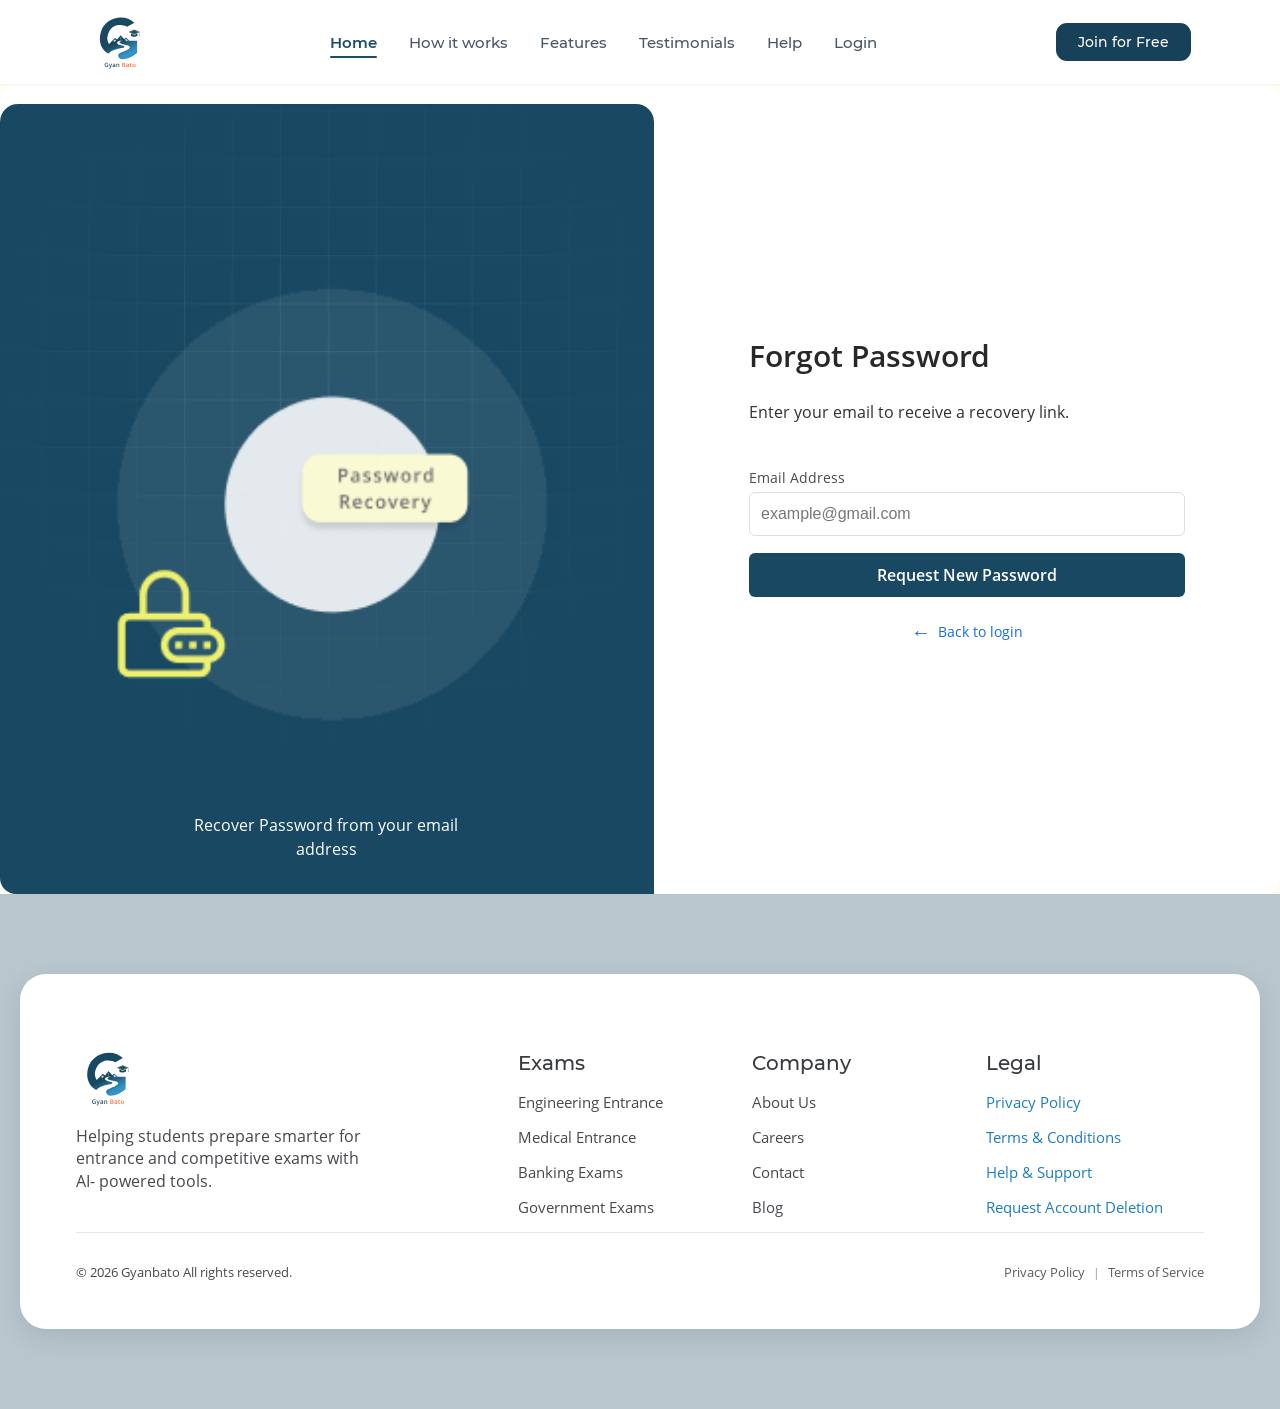
==== auth/ForgotPassoword.html @ 154d1d12 "added account assets, auth and legal pages" ====
<!DOCTYPE html>
<html lang="en">

<head>
    <meta charset="UTF-8" />
    <meta name="viewport" content="width=device-width, initial-scale=1.0" />
    <title>Login</title>
    <link rel="stylesheet" href="/auth/account.css">
    <link rel="stylesheet" href="/style.css">
    <link rel="stylesheet" href="/style2.css?v=6">
    <link rel="stylesheet" href="https://cdnjs.cloudflare.com/ajax/libs/font-awesome/6.5.2/css/all.min.css" />


</head>

<body>
    <!-- Navbar -->
    <header class="navbar">
        <div class="nav-container">

            <!-- Logo Section -->
            <a href="/#" class="logo">
                <img src="/assets/nav_footer/gyan_logo.svg" alt="GyanBato Logo" class="logo-icon">
                <!-- <div class="logo-text">
                    <span class="brand-name">Gyan</span>
                    <span class="brand-sub">Bato</span>
                </div> -->
            </a>

            <!-- Navigation Links -->
            <nav class="nav-menu" id="nav-menu">
                <ul class="nav-list">
                    <li><a href="../#" class="nav-link active font-montserrat-500">Home</a></li>
                    <li><a href="../index.html#process" class="nav-link font-montserrat-500">How it works</a></li>
                    <li><a href="../index.html#features" class="nav-link font-montserrat-500">Features</a></li>
                    <li><a href="../index.html#testimonials" class="nav-link font-montserrat-500">Testimonials</a></li>
                    <li><a href="../index.html#faq" class="nav-link font-montserrat-500">Help</a></li>
                    <li><a href="./Login.html" class="nav-link font-montserrat-500">Login</a></li>
                </ul>
                <div class="mobile-cta">
                    <a href="#" class="btn-join font-montserrat-500">Join for Free</a>
                </div>
            </nav>

            <!-- CTA Button (Desktop) -->
            <div class="desktop-cta">
                <a href="#" class="btn-join font-montserrat-500">Join for Free</a>
            </div>

            <!-- Hamburger Menu Toggle Icon -->
            <div class="hamburger" id="hamburger">
                <span class="bar"></span>
                <span class="bar"></span>
                <span class="bar"></span>
            </div>

        </div>
    </header>


<section class="login-section">
    <div class="login-container">

        <!-- ================= LEFT SIDE ================= -->
        <div class="left-side">

            <img src="/assets/account/forgot_pass.png"
                 class="l-side-logo"
                 alt="Password Recovery" />

            <img src="/assets/account/fences.png"
                 class="fence"
                 alt="" />

            <p class="left-side-text font-opensans-400">
                Recover Password from your email address
            </p>

        </div>


        <!-- ================= RIGHT SIDE ================= -->
        <div class="right-side">

            <form class="login-form">

                <h1 class="font-opensans-600">
                    Forgot Password
                </h1>

                <p class="subtitle font-opensans-400">
                    Enter your email to receive a recovery link.
                </p>


                <!-- Email -->
                <div class="form-group font-opensans-400" style="margin-bottom: 0;">

                    <label for="email">
                        Email Address
                    </label>

                    <div class="input-wrapper">

                        <input
                            type="email"
                            id="email"
                            name="email"
                            placeholder="example@gmail.com"
                            autocomplete="email"
                            required
                        />

                    </div>

                </div>


                <!-- Request New Password -->
                <button
                    type="submit"
                    class="login-button font-opensans-600">
                    Request New Password
                </button>


                <!-- Back to Login -->
                <a
                    href="./Login.html"
                    class="back-to-login font-opensans-400">

                    <span class="back-arrow">←</span>
                    <span>Back to login</span>

                </a>

            </form>

        </div>

    </div>
</section>



    <!-- Footer -->
    <footer class="footer-section">

        <div class="footer-container">

            <!-- Main Footer -->
            <div class="footer-main">

                <!-- Brand -->
                <div class="footer-brand">

                    <a href="#" class="footer-logo">
                        <img src="/assets/nav_footer/gyan_logo.svg" alt="Gyanbato" class="footer-logo-image" />
                    </a>


                    <p class="footer-description font-opensans-400">
                        Helping students prepare smarter for
                        entrance and competitive exams with AI-
                        powered tools.
                    </p>

                </div>


                <!-- Exams -->
                <div class="footer-column">

                    <h3 class="footer-heading font-montserrat-400">
                        Exams
                    </h3>

                    <ul class="footer-links font-opensans-400">
                        <li>
                            <a href="#">Engineering Entrance</a>
                        </li>

                        <li>
                            <a href="#">Medical Entrance</a>
                        </li>

                        <li>
                            <a href="#">Banking Exams</a>
                        </li>

                        <li>
                            <a href="#">Government Exams</a>
                        </li>
                    </ul>

                </div>


                <!-- Company -->
                <div class="footer-column">

                    <h3 class="footer-heading font-montserrat-400">
                        Company
                    </h3>

                    <ul class="footer-links font-opensans-400">
                        <li>
                            <a href="#">About Us</a>
                        </li>

                        <li>
                            <a href="#">Careers</a>
                        </li>

                        <li>
                            <a href="/#cta">Contact</a>
                        </li>

                        <li>
                            <a href="#">Blog</a>
                        </li>
                    </ul>

                </div>


                <!-- Legal -->
                <div class="footer-column">

                    <h3 class="footer-heading font-montserrat-400">
                        Legal
                    </h3>

                    <ul class="footer-links footer-legal-links font-opensans-400">
                        <li>
                            <a href="/legal/Privacy.html">Privacy Policy</a>
                        </li>

                        <li>
                            <a href="/legal/Terms.html">Terms &amp; Conditions</a>
                        </li>

                        <li>
                            <a href="/legal/HelpSupport.html">Help &amp; Support</a>
                        </li>

                        <li>
                            <a href="/legal/DeleteAccount.html">Request Account Deletion</a>
                        </li>
                    </ul>

                </div>

            </div>


            <!-- Divider -->
            <div class="footer-divider"></div>


            <!-- Bottom Footer -->
            <div class="footer-bottom">

                <p class="footer-copyright font-opensans-400">
                    © 2026 Gyanbato All rights reserved.
                </p>

                <div class="footer-bottom-links">

                    <a href="/Privacy.html">
                        Privacy Policy
                    </a>

                    <span class="footer-separator">
                        |
                    </span>

                    <a href="/Terms.html">
                        Terms of Service
                    </a>

                </div>

            </div>

        </div>

    </footer>

        <script>
        function togglePassword() {
            const password = document.getElementById("password");
            const icon = document.getElementById("password-icon");

            if (password.type === "password") {
                password.type = "text";
                icon.classList.remove("fa-eye-slash");
                icon.classList.add("fa-eye");
            } else {
                password.type = "password";
                icon.classList.remove("fa-eye");
                icon.classList.add("fa-eye-slash");
            }
        }
    </script>

</body>

</html>
---- auth/account.css ----
* {
            box-sizing: border-box;
            margin: 0;
            padding: 0;
        }

        body {
            min-height: 100vh;
            margin: 0;
            background: #f5f5f5;
            font-family: 'Open Sans', sans-serif;
            color: #292929;
        }



        .login-container {
            max-height: 90vh;
            display: flex;
            justify-content: center;
            overflow: hidden;
            background: #fff;
            border-radius: 16px;
            padding: 20px 0;

        }

        /* ---------------- LEFT SIDE ---------------- */

        .left-side {
            background: #194862;
            position: relative;
            overflow: hidden;
            min-width: 654px;
            height: 818px;
            border-radius: 18px;
            display: flex;
            justify-content: center;
            align-items: center;
        }

        .left-side .fence {
            position: absolute;
            bottom: 0;
            left: 0;
            width: 100%;
            height: auto;
            object-fit: cover;
        }

        .left-side .l-side-logo {
            min-width: 354px;
            object-fit: cover;
            height: 453px;
        }

        .left-side-text {
            position: absolute;
            bottom: 61px;
            left: 176px;
            color: #fff;
            font-size: 16px;
            line-height: 24px;
            max-width: 300px;
            text-align: center;
        }

        /* ---------------- RIGHT SIDE ---------------- */

        .right-side {
            width: 50%;
            display: flex;
            justify-content: center;
            align-items: center;
            /* border: 1px solid #D0D5DD */
        }

        .login-form {
            width: 100%;
            max-width: 436px;
            display: flex;
            flex-direction: column;
            gap: 17px;
        }

        .login-form h1 {
            font-size: 30px;
            line-height: 1.25;
            font-weight: 600;
            margin-bottom: 10px;
            color: #282828;
        }

        .subtitle {
            font-size: 16px;
            color: #313131;
            margin-bottom: 28px;
        }

        /* ---------------- FORM ---------------- */

        .form-group {
            margin-bottom: 17px;
        }

        .form-group label {
            display: block;
            font-size: 14px;
            color: #4b4b4b;
            margin-bottom: 5px;
        }

        .input-wrapper {
            position: relative;
        }

        .input-wrapper input {
            width: 100%;
            height: 44px;
            padding: 0 11px;
            border: 1px solid #dcdfe2;
            border-radius: 6px;
            outline: none;
            font-size: 16px;
            color: #333;
            background: #fff;
            transition: border-color 0.2s, box-shadow 0.2s;
        }

        .input-wrapper input::placeholder {
            color: #777;
        }

        .input-wrapper input:focus {
            border-color: #1d526d;
            box-shadow: 0 0 0 2px rgba(29, 82, 109, 0.08);
        }

        .password-input {
            padding-right: 38px !important;
        }

        .password-toggle {
            position: absolute;
            right: 11px;
            top: 50%;
            transform: translateY(-50%);
            border: none;
            background: none;
            cursor: pointer;
            color: #687585;
            font-size: 12px;
            padding: 2px;
        }

        /* ---------------- OPTIONS ---------------- */

        .form-options {
            display: flex;
            align-items: center;
            justify-content: space-between;
            margin-top: 2px;
            margin-bottom: 18px;
        }

        .remember {
            display: flex;
            align-items: center;
            gap: 6px;
            font-size: 14px;
            color: #555;
            cursor: pointer;
        }

        .remember input {
            width: 13px;
            height: 13px;
            accent-color: #1769e8;
            cursor: pointer;
        }

        .forgot-password {
            color: #1769e8;
            text-decoration: none;
            font-size: 14px;
        }

        .forgot-password:hover {
            text-decoration: underline;
        }

        /* ---------------- BUTTONS ---------------- */

        .login-button {
            width: 100%;
            height: 44px;
            border: none;
            border-radius: 6px;
            background: #194862;
            color: white;
            font-size: 16px;
            cursor: pointer;
            transition: background 0.2s;
        }

        .login-button:hover {
            background: #17455c;
        }

        .google-button {
            width: 100%;
            height: 44px;
            margin-top: 15px;
            display: flex;
            align-items: center;
            justify-content: center;
            gap: 10px;
            border: 1px solid #d4d9dd;
            border-radius: 8px;
            background: #fff;
            color: #4d4d4d;
            font-size: 16px;
            cursor: pointer;
            transition: background 0.2s;
        }

        .google-button:hover {
            background: #fafafa;
        }

        .google-icon {
            font-size: 17px;

        }

        /* ---------------- REGISTER ---------------- */

        .register-divider {
            display: flex;
            align-items: center;
            gap: 12px;
            margin: 25px 35px 24px;
            color: #777;
            font-size: 14px;
            white-space: nowrap;
        }

        .register-divider::before,
        .register-divider::after {
            content: "";
            height: 1px;
            background: #e4e4e4;
            flex: 1;
        }

        .register-links {
            display: flex;
            justify-content: center;
            gap: 25px;
        }

        .register-links a {
            display: flex;
            align-items: center;
            gap: 5px;
            color: #164c68;
            font-size: 14px;
            text-decoration: underline;
            text-underline-offset: 2px;
            font-weight: 600;
        }

        .register-links a:hover {
            color: #0e3447;
        }

        .register-links i {
            font-size: 14px;
            text-decoration: none;
        }

        /* ---------------- RESPONSIVE ---------------- */



        @media (max-width: 1150px) {
            .left-side {
                display: none;
            }
        }

        @media (max-width: 800px) {
            .login-container {
                width: 95%;
                min-height: auto;
            }

            .left-side {
                display: none;
            }

            .right-side {
                width: 100%;
                padding: 70px 40px;
            }
        }

        @media (max-width: 450px) {
            .login-container {
                width: 100%;
                min-height: 100vh;
                border: none;
                border-radius: 0;
            }

            .right-side {
                padding: 60px 25px;
            }

            .login-form {
                max-width: 100%;
            }
        }




/* REGISTER STUDENT */

/* ---------------- PASSWORD REQUIREMENTS ---------------- */

.password-requirements {
    display: flex;
    flex-direction: column;
    gap: 7px;
    margin-top: 12px;
}

.password-requirement {
    display: flex;
    align-items: center;
    gap: 7px;
    color: #666;
    font-size: 13px;
    line-height: 18px;
}

.password-requirement i {
    color: #d2d2d2;
    font-size: 15px;
}

/* ---------------- TEACHER REGISTER ROWS ---------------- */

.form-row {
    display: flex;
    gap: 30px;
    width: 100%;
}

.form-row .form-group {
    flex: 1;
    min-width: 0;
}


/* ---------------- SELECT ---------------- */

.input-wrapper select {
    width: 100%;
    height: 44px;
    padding: 0 11px;
    border: 1px solid #dcdfe2;
    border-radius: 6px;
    outline: none;
    font-size: 14px;
    color: #333;
    background: #fff;
    cursor: pointer;
}

.input-wrapper select:focus {
    border-color: #1d526d;
    box-shadow: 0 0 0 2px rgba(29, 82, 109, 0.08);
}

/* ---------------- FORGOT PASSWORD ---------------- */

.back-to-login {
    display: flex;
    align-items: center;
    justify-content: center;
    gap: 7px;

    margin-top: 8px;

    color: #1769e8;
    font-size: 14px;
    text-decoration: none;
}

.back-to-login:hover {
    text-decoration: underline;
}

.back-arrow {
    font-size: 20px;
    line-height: 14px;
    font-weight: 300;
}
---- style.css ----
/* =========================================================
   Montserrat
   ========================================================= */

@font-face {
  font-family: "Montserrat";
  src: url("/fonts/Montserrat-Thin.woff2") format("woff2");
  font-weight: 100;
  font-style: normal;
  font-display: swap;
}

@font-face {
  font-family: "Montserrat";
  src: url("/fonts/Montserrat-ThinItalic.woff2") format("woff2");
  font-weight: 100;
  font-style: italic;
  font-display: swap;
}

@font-face {
  font-family: "Montserrat";
  src: url("/fonts/Montserrat-ExtraLight.woff2") format("woff2");
  font-weight: 200;
  font-style: normal;
  font-display: swap;
}

@font-face {
  font-family: "Montserrat";
  src: url("/fonts/Montserrat-ExtraLightItalic.woff2") format("woff2");
  font-weight: 200;
  font-style: italic;
  font-display: swap;
}

@font-face {
  font-family: "Montserrat";
  src: url("/fonts/Montserrat-Light.woff2") format("woff2");
  font-weight: 300;
  font-style: normal;
  font-display: swap;
}

@font-face {
  font-family: "Montserrat";
  src: url("/fonts/Montserrat-LightItalic.woff2") format("woff2");
  font-weight: 300;
  font-style: italic;
  font-display: swap;
}

@font-face {
  font-family: "Montserrat";
  src: url("/fonts/Montserrat-Regular.woff2") format("woff2");
  font-weight: 400;
  font-style: normal;
  font-display: swap;
}

@font-face {
  font-family: "Montserrat";
  src: url("/fonts/Montserrat-Italic.woff2") format("woff2");
  font-weight: 400;
  font-style: italic;
  font-display: swap;
}

@font-face {
  font-family: "Montserrat";
  src: url("/fonts/Montserrat-Medium.woff2") format("woff2");
  font-weight: 500;
  font-style: normal;
  font-display: swap;
}

@font-face {
  font-family: "Montserrat";
  src: url("/fonts/Montserrat-MediumItalic.woff2") format("woff2");
  font-weight: 500;
  font-style: italic;
  font-display: swap;
}

@font-face {
  font-family: "Montserrat";
  src: url("/fonts/Montserrat-SemiBold.woff2") format("woff2");
  font-weight: 600;
  font-style: normal;
  font-display: swap;
}

@font-face {
  font-family: "Montserrat";
  src: url("/fonts/Montserrat-SemiBoldItalic.woff2") format("woff2");
  font-weight: 600;
  font-style: italic;
  font-display: swap;
}

@font-face {
  font-family: "Montserrat";
  src: url("/fonts/Montserrat-Bold.woff2") format("woff2");
  font-weight: 700;
  font-style: normal;
  font-display: swap;
}

@font-face {
  font-family: "Montserrat";
  src: url("/fonts/Montserrat-BoldItalic.woff2") format("woff2");
  font-weight: 700;
  font-style: italic;
  font-display: swap;
}

@font-face {
  font-family: "Montserrat";
  src: url("/fonts/Montserrat-ExtraBold.woff2") format("woff2");
  font-weight: 800;
  font-style: normal;
  font-display: swap;
}

@font-face {
  font-family: "Montserrat";
  src: url("/fonts/Montserrat-ExtraBoldItalic.woff2") format("woff2");
  font-weight: 800;
  font-style: italic;
  font-display: swap;
}

@font-face {
  font-family: "Montserrat";
  src: url("/fonts/Montserrat-Black.woff2") format("woff2");
  font-weight: 900;
  font-style: normal;
  font-display: swap;
}

@font-face {
  font-family: "Montserrat";
  src: url("/fonts/Montserrat-BlackItalic.woff2") format("woff2");
  font-weight: 900;
  font-style: italic;
  font-display: swap;
}


/* =========================================================
   Open Sans
   ========================================================= */

@font-face {
  font-family: "Open Sans";
  src: url("/fonts/OpenSans-Light.woff2") format("woff2");
  font-weight: 300;
  font-style: normal;
  font-display: swap;
}

@font-face {
  font-family: "Open Sans";
  src: url("/fonts/OpenSans-LightItalic.woff2") format("woff2");
  font-weight: 300;
  font-style: italic;
  font-display: swap;
}

@font-face {
  font-family: "Open Sans";
  src: url("/fonts/OpenSans-Regular.woff2") format("woff2");
  font-weight: 400;
  font-style: normal;
  font-display: swap;
}

@font-face {
  font-family: "Open Sans";
  src: url("/fonts/OpenSans-Italic.woff2") format("woff2");
  font-weight: 400;
  font-style: italic;
  font-display: swap;
}

@font-face {
  font-family: "Open Sans";
  src: url("/fonts/OpenSans-Medium.woff2") format("woff2");
  font-weight: 500;
  font-style: normal;
  font-display: swap;
}

@font-face {
  font-family: "Open Sans";
  src: url("/fonts/OpenSans-SemiBold.woff2") format("woff2");
  font-weight: 600;
  font-style: normal;
  font-display: swap;
}

@font-face {
  font-family: "Open Sans";
  src: url("/fonts/OpenSans-SemiBoldItalic.woff2") format("woff2");
  font-weight: 600;
  font-style: italic;
  font-display: swap;
}

@font-face {
  font-family: "Open Sans";
  src: url("/fonts/OpenSans-Bold.woff2") format("woff2");
  font-weight: 700;
  font-style: normal;
  font-display: swap;
}

@font-face {
  font-family: "Open Sans";
  src: url("/fonts/OpenSans-BoldItalic.woff2") format("woff2");
  font-weight: 700;
  font-style: italic;
  font-display: swap;
}

@font-face {
  font-family: "Open Sans";
  src: url("/fonts/OpenSans-ExtraBold.woff2") format("woff2");
  font-weight: 800;
  font-style: normal;
  font-display: swap;
}

@font-face {
  font-family: "Open Sans";
  src: url("/fonts/OpenSans-ExtraBoldItalic.woff2") format("woff2");
  font-weight: 800;
  font-style: italic;
  font-display: swap;
}

/* =========================================================
   Montserrat - Convenience Classes
   ========================================================= */

.font-montserrat-100 {
  font-family: "Montserrat", sans-serif;
  font-weight: 100;
  font-style: normal;
}

.font-montserrat-100-italic {
  font-family: "Montserrat", sans-serif;
  font-weight: 100;
  font-style: italic;
}

.font-montserrat-200 {
  font-family: "Montserrat", sans-serif;
  font-weight: 200;
  font-style: normal;
}

.font-montserrat-200-italic {
  font-family: "Montserrat", sans-serif;
  font-weight: 200;
  font-style: italic;
}

.font-montserrat-300 {
  font-family: "Montserrat", sans-serif;
  font-weight: 300;
  font-style: normal;
}

.font-montserrat-300-italic {
  font-family: "Montserrat", sans-serif;
  font-weight: 300;
  font-style: italic;
}

.font-montserrat-400 {
  font-family: "Montserrat", sans-serif;
  font-weight: 400;
  font-style: normal;
}

.font-montserrat-400-italic {
  font-family: "Montserrat", sans-serif;
  font-weight: 400;
  font-style: italic;
}

.font-montserrat-500 {
  font-family: "Montserrat", sans-serif;
  font-weight: 500;
  font-style: normal;
}

.font-montserrat-500-italic {
  font-family: "Montserrat", sans-serif;
  font-weight: 500;
  font-style: italic;
}

.font-montserrat-600 {
  font-family: "Montserrat", sans-serif;
  font-weight: 600;
  font-style: normal;
}

.font-montserrat-600-italic {
  font-family: "Montserrat", sans-serif;
  font-weight: 600;
  font-style: italic;
}

.font-montserrat-700 {
  font-family: "Montserrat", sans-serif;
  font-weight: 700;
  font-style: normal;
}

.font-montserrat-700-italic {
  font-family: "Montserrat", sans-serif;
  font-weight: 700;
  font-style: italic;
}

.font-montserrat-800 {
  font-family: "Montserrat", sans-serif;
  font-weight: 800;
  font-style: normal;
}

.font-montserrat-800-italic {
  font-family: "Montserrat", sans-serif;
  font-weight: 800;
  font-style: italic;
}

.font-montserrat-900 {
  font-family: "Montserrat", sans-serif;
  font-weight: 900;
  font-style: normal;
}

.font-montserrat-900-italic {
  font-family: "Montserrat", sans-serif;
  font-weight: 900;
  font-style: italic;
}


/* =========================================================
   Open Sans - Convenience Classes
   ========================================================= */

.font-opensans-300 {
  font-family: "Open Sans", sans-serif;
  font-weight: 300;
  font-style: normal;
}

.font-opensans-300-italic {
  font-family: "Open Sans", sans-serif;
  font-weight: 300;
  font-style: italic;
}

.font-opensans-400 {
  font-family: "Open Sans", sans-serif;
  font-weight: 400;
  font-style: normal;
}

.font-opensans-400-italic {
  font-family: "Open Sans", sans-serif;
  font-weight: 400;
  font-style: italic;
}

.font-opensans-600 {
  font-family: "Open Sans", sans-serif;
  font-weight: 600;
  font-style: normal;
}

.font-opensans-600-italic {
  font-family: "Open Sans", sans-serif;
  font-weight: 600;
  font-style: italic;
}

.font-opensans-700 {
  font-family: "Open Sans", sans-serif;
  font-weight: 700;
  font-style: normal;
}

.font-opensans-700-italic {
  font-family: "Open Sans", sans-serif;
  font-weight: 700;
  font-style: italic;
}

.font-opensans-800 {
  font-family: "Open Sans", sans-serif;
  font-weight: 800;
  font-style: normal;
}

.font-opensans-800-italic {
  font-family: "Open Sans", sans-serif;
  font-weight: 800;
  font-style: italic;
}


/* =========================
   Reset
========================= */

* {
  margin: 0;
  padding: 0;
  box-sizing: border-box;
}

h1 {
  font-family: "Montserrat", sans-serif;
  font-weight: 700;
}

body {
  font-family: "Open Sans", sans-serif;
  font-weight: 400;
}

em {
  font-style: italic;
}

/* =========================================
       HEADER
    ========================================= */

.section-header {
  text-align: center;
  margin-bottom: 48px;
}

.section-title {
  color: #194862;
  font-size: 32px;
  line-height: 1.15;
  font-weight: 700;
  margin-bottom: 20px;
  margin-top: 27px;
}

.section-subtitle {
  max-width: 761px;
  margin: 0 auto;
  color: #313131;
  font-size: 20px;
  line-height: 30px;
  letter-spacing: 1px;
}

.section-label {
  display: inline;
  padding-left: 10px;
  color: #FF6B35;
  font-size: 14px;
  letter-spacing: 2px;
  margin-bottom: 39px;
  border-left: 1px solid #FF6B35;
  font-family: "Open Sans", sans-serif;
  font-weight: 600;
  font-style: normal;
}

/* =========================
   Navbar
========================= */
/* Navbar Styles */
.navbar {
  width: 100%;
  background-color: #ffffff;
  box-shadow: 0 1px 3px rgba(0, 0, 0, 0.05);
  position: sticky;
  top: 0;
  z-index: 1000;
      min-height: 84px;
    display: flex;
}


.nav-container {
  display: flex;
  max-width: 1440px;
  width: 100%;
  margin: 0 auto;
  justify-content: space-around;
}

/* Logo Styling */
.logo {
  display: flex;
  align-items: center;
  text-decoration: none;
  gap: 6px;
}

.logo-text {
  display: flex;
  flex-direction: column;
  line-height: 0.9;
}

.brand-name {
  font-size: 13px;
  font-weight: 700;
  color: #1C4D65;
}

.brand-sub {
  font-size: 11px;
  font-weight: 600;
  color: #E26D3B;
}

/* Nav Menu & Links */
.nav-menu {
  display: flex;
  align-items: center;
}

.nav-list {
  display: flex;
  list-style: none;
  gap: 32px;
  align-items: center;
}

.nav-link {
  text-decoration: none;
  color: #4A5568;
  font-size: 15px;
  font-weight: 500;
  padding-bottom: 6px;
  position: relative;
  transition: color 0.3s ease;
}

.nav-link:hover {
  color: #1C4D65;
}

/* Active Link Underline */
.nav-link.active {
  color: #1C4D65;
  font-weight: 600;
}

.logo img {
  width: 62px;
  height: auto;
}

.nav-link.active::after {
  content: "";
  position: absolute;
  bottom: 0;
  left: 0;
  width: 100%;
  height: 2.5px;
  background-color: #1C4D65;
  border-radius: 2px;
}

/* CTA Button */
.btn-join {
  display: inline-block;
  background-color: #174158;
  color: #ffffff;
  padding: 10px 22px;
  border-radius: 11px;
  text-decoration: none;
  font-size: 14px;
  font-weight: 500;
  transition: background-color 0.3s ease, transform 0.2s ease;
}

.btn-join:hover {
  background-color: #153a4c;
  transform: translateY(-1px);
}

.mobile-cta {
  display: none;
}

/* Animated Hamburger Icon */
.hamburger {
  display: none;
  cursor: pointer;
  flex-direction: column;
  gap: 5px;
  z-index: 1001;
}

.bar {
  width: 25px;
  height: 3px;
  background-color: #1C4D65;
  border-radius: 2px;
  transition: all 0.3s ease-in-out;
}

/* Hamburger Animation Transform when active */
.hamburger.active .bar:nth-child(1) {
  transform: translateY(8px) rotate(45deg);
}

.hamburger.active .bar:nth-child(2) {
  opacity: 0;
}

.hamburger.active .bar:nth-child(3) {
  transform: translateY(-8px) rotate(-45deg);
}

/* Responsive Styles for Mobile */
@media screen and (max-width: 900px) {
  .desktop-cta {
    display: none !important;
  }

  .hamburger {
    display: flex;
    justify-content: center;

  }

  .nav-menu {
    position: fixed;
    top: 0;
    right: -100%;
    width: 280px;
    height: 100vh;
    background-color: #ffffff;
    box-shadow: -5px 0 15px rgba(0, 0, 0, 0.1);
    flex-direction: column;
    justify-content: flex-start;
    padding: 80px 30px 30px;
    transition: right 0.4s cubic-bezier(0.77, 0.2, 0.05, 1);
  }

  .nav-menu.active {
    right: 0;
  }

  .nav-list {
    flex-direction: column;
    align-items: flex-start;
    gap: 24px;
    width: 100%;
  }

  .nav-link {
    font-size: 18px;
    display: inline-block;
  }

  .mobile-cta {
    display: block;
    margin-top: 32px;
    width: 100%;
  }

  .mobile-cta .btn-join {
    width: 100%;
    text-align: center;
  }

  .nav-container {
    justify-content: space-between !important;
    padding: 0 14px;
  }
}

/* =========================================
   PLATFORM FEATURES
========================================= */

.platform-features {
  width: 100%;
  padding: 58px 20px 20px;

  background: #ffffff;
}


.platform-container {
  width: 100%;
  max-width: 1440px;

  margin: 0 auto;
}


/* =========================================
   SECTION HEADING
========================================= */

.platform-heading {
  text-align: center;

  margin-bottom: 47px;
}



/* =========================================
   CARD GRID
========================================= */

.platform-grid {
  grid-template-columns: repeat(auto-fit, minmax(400px, 1fr));
  gap: 16px;
  width: 100%;
  display: grid;
  justify-items: center;
}


/* =========================================
   CARD
========================================= */

.platform-card {
  min-height: 300px;
  max-width: 396px;
  overflow: hidden;

  display: flex;
  flex-direction: column;
  justify-content: center;
  background: #ffffff;

  border: 1px solid #e7e9e9;
  border-radius: 9px;

  transition:
    transform 0.25s ease,
    box-shadow 0.25s ease,
    border-color 0.25s ease;
}


.platform-card:hover {
  transform: translateY(-3px);

  border-color: #d8e0e3;

  box-shadow:
    0 8px 20px rgba(23, 76, 104, 0.08);
}


/* =========================================
   CARD IMAGE / SVG AREA
========================================= */

.platform-card-image {
  display: flex;
  flex-direction: column;
  align-items: center;
  width: 100%;
}

.platform-card-image img {
  min-width: 272px;
  max-width: 272px;
}



/* =========================================
   CARD CONTENT
========================================= */

.platform-card-content {
  padding: 20px;
}


.platform-card-title {
  margin: 0 0 8px;

  color: #194862;

  font-size: 20px;
  font-weight: 600;

  line-height: 64px;
}


.platform-card-description {
  margin: 0;

  color: #313131;

  font-size: 16px;
  font-weight: 400; 
  line-height: 30px;
}


/* =========================================
   INDIVIDUAL SVG SIZING
========================================= */

.platform-practice-svg {
  max-width: 210px;
}

.platform-mock-svg {
  max-width: 220px;
}

.platform-analytics-svg {
  max-width: 235px;
}

.platform-goals-svg {
  max-width: 220px;
}

.platform-notification-svg {
  max-width: 220px;
}

.platform-progress-svg {
  max-width: 220px;
}


/* =========================================
   TABLET
========================================= */


/* =========================================
   MOBILE
========================================= */

@media (max-width: 550px) {

  .platform-features {
    padding: 50px 16px 20px;
  }

  .platform-heading {
    margin-bottom: 35px;
  }

  .platform-title {
    font-size: 22px;
  }

  .platform-subtitle {
    font-size: 20px;
  }


  .platform-grid {
    grid-template-columns: 1fr;

    gap: 15px;
  }

  .platform-card {
    min-height: 230px;
  }

  .platform-card-image {
    height: 130px;
  }

  .platform-card-content {
    padding: 7px 15px 16px;
  }

  .platform-card-title {
    font-size: 13px;
  }

  .platform-card-description {
    font-size: 11px;
  }

}


/* =========================================
   SMALL MOBILE
========================================= */

@media (max-width: 380px) {

  .platform-title {
    font-size: 20px;
  }

  .platform-subtitle {
    font-size: 16px;
  }

  .platform-card {
    min-height: 220px;
  }

}


/* =========================================
   PROCESS SECTION
========================================= */

.process-section {
  width: 100%;
  padding: 48px 24px 100px;
  background: #fffff5;
  color: #174d6d;
  font-family: Arial, Helvetica, sans-serif;
  box-sizing: border-box;
}

.process-section *,
.process-section *::before,
.process-section *::after {
  box-sizing: border-box;
}

.process-container {
  max-width: 1440px;
  margin: 0 auto;
}


/* =========================================
   MAIN CONTENT
========================================= */

.process-content {
  display: grid;
  grid-template-columns: 1fr 2fr;
  gap: 34px;
}


/* =========================================
   STEPS CARD
========================================= */

.process-steps-card {
  min-height: 304px;
  padding: 30px 40px;

  background: #fff;
  border: 1px solid #ecece7;
  border-radius: 8px;

  box-shadow: 0 1px 3px rgba(20, 60, 80, 0.02);
}

.process-steps-title {
  margin: 0 0 26px;

  color: #164d6d;
  font-size: 20px;
  font-weight: 600;
  line-height: 30px;
  letter-spacing: 1px;
}

.process-steps {
  position: relative;

  display: flex;
  flex-direction: column;
  gap: 30px;
}


/* =========================================
   STEP VERTICAL LINE
========================================= */

.process-steps::before {
  content: "";

  position: absolute;
  top: 0;
  bottom: 0;
  left: -2px;

  width: 4px;

  background: #e7ecee;
}


/* =========================================
   STEP BUTTON
========================================= */

.process-step {
  position: relative;

  display: grid;
  grid-template-columns: 29px 48px 1fr;
  align-items: center;

  width: 100%;
  min-height: 42px;

  padding: 0;

  border: 0;
  outline: none;

  background: transparent;
  color: #777;

  text-align: left;
  font-size: 16px;

  cursor: pointer;
}

.process-step:focus-visible {
  outline: 2px solid #0877b3;
  outline-offset: 3px;
  border-radius: 4px;
}


/* =========================================
   STEP NUMBER
========================================= */

.process-step-number {
  position: relative;
  z-index: 2;

  display: flex;
  align-items: center;
  justify-content: center;

  width: 32px;
  height: 32px;

  margin-left: 1px;

  border-radius: 50%;

  background: #777;
  color: #fff;

  font-size: 16px;
  font-weight: 600;

  transition:
    background 0.25s ease,
    transform 0.25s ease;
}

.process-step:hover .process-step-number {
  transform: scale(1.05);
}


/* =========================================
   STEP TEXT
========================================= */

.process-step-text {
  padding-left: 1px;

  color: #777;

  font-weight: 400;

  transition:
    color 0.25s ease,
    font-weight 0.25s ease;
}


/* =========================================
   ACTIVE STEP
========================================= */

.process-step-active::before {
  content: "";

  position: absolute;
  z-index: 3;

  left: -1px;
  top: 0;
  bottom: 0;

  width: 4px;

  background: #194862;
}

.process-step-active .process-step-number {
  background: #005D90;
  transform: scale(1.05);
}

.process-step-active .process-step-text {
  color: #005D90;
  font-weight: 400;
}


/* =========================================
   SWIPER
========================================= */

/*
   IMPORTANT:
   Swiper controls the transform and sizing
   of .swiper-wrapper.

   Do NOT set:
       width: 400%;
       transform: ...
       transition: transform ...

   on .process-track.
*/

.process-carousel {
  position: relative;

  width: 100%;
  min-width: 0;

  overflow: hidden;
}

.process-track {
  height: 100%;
}


/*
   Swiper requires slides to have the
   correct box sizing and width.
*/

.process-slide {
  position: relative;

  display: grid;
  grid-template-columns: minmax(200px, 1fr) 270px;
  align-items: center;

  width: 100%;
  height: 100%;

  padding: 0 8px 0 0;

  flex-shrink: 0;

  overflow: hidden;
}


/* =========================================
   SLIDE CONTENT
========================================= */

.process-slide-info {
  min-width: 0;
  padding-left: 0;
}

.process-slide-label {
  display: inline-flex;
  align-items: center;


  padding: 0 7px;

  border: 1px solid #cbdde5;
  border-radius: 6px;

  background: #eef5f7;
  color: #194862;
  line-height: 26px;

  font-size: 14px;
  font-weight: 600;
  letter-spacing: 1px;
}

.process-slide-title {
  margin: 29px 0 14px;

  color: #154d6c;

  font-size: 20px;
  font-weight: 600;
  line-height: 64px;
}

.process-slide-description {
  margin: 0 0 24px;

  color: #4e4e4e;

  font-size: 16px;
  line-height: 30px;
  letter-spacing: 1px;
}


/* =========================================
   FEATURES
========================================= */

.process-feature {
  display: flex;
  align-items: center;
  gap: 10px;

  margin-bottom: 10px;
}

.process-feature-icon {

  object-fit: contain;
}

.process-feature-icon-blue {
  color: #1679ee;
  background: #eaf3ff;
}

.process-feature-icon-green {
  color: #15905e;
  background: #e9f7ef;
}

.process-feature div {
  display: flex;
  flex-direction: column;

  min-width: 0;
}

/* slide 1 */
.process-feature-point {
  color: #0B1C30;
  margin-bottom: 0px;
  font-size: 16px;
  font-weight: 400;
  line-height: 24px;
}

.process-feature-subpoint {

  color: #777;

  font-size: 12px;
  line-height: 16px;
  font-weight: 400;
}

/* slide 2 */
.process-feature-goal {

  opacity: 1;
  gap: 10px;

 
  display: flex;
  flex-direction: column;
  gap: 12px;
}

.process-feature-goal div{
  background: #FFFFFF;
  border-radius: 9px;
  padding-top: 8px;
  padding-right: 10px;
  padding-bottom: 8px;
  padding-left: 10px;
  width: 227;
  height: 43;
  color: #194862;
  display: flex;
  justify-content: space-between;
}

/* slide 3 */

.process-feature-prog{
  opacity: 1;
  gap: 10px;

  display: flex;
  flex-direction: column;
  gap: 12px;
}

.process-feature-item{
  opacity: 1;

  padding-left: 5px;
  display: flex;
  flex-direction: row;
  gap: 12px;
}

.process-feature-skill-lock{
  color: #707881;
  opacity: 0.4;
}

.process-feature-level-lock{
  color: #313131;
  opacity: 0.4;

}

/* slide 4 */
.process-feature-goal .conquer{
  background: #FFFFFF;
  border-radius: 9px;
  padding-top: 8px;
  padding-right: 10px;
  padding-bottom: 8px;
  padding-left: 10px;
  width: 227;
  height: 43;
  color: #194862;
  display: flex;
  justify-content: flex-start;
  gap:6px;
}

/* =========================================
   ILLUSTRATION
========================================= */

.process-illustration {
  position: relative;
  display: flex;
  justify-content: center;

  height: 100%;

  margin-left: auto;

  border-radius: 10px;

  flex-shrink: 0;
}

.process-illustration img {
  width: 90%;
  height: 90%;
}


/* =========================================
   BROWSER MOCKUP
========================================= */

.process-browser {
  position: relative;

  width: 120px;
  height: 156px;

  overflow: hidden;

  border-radius: 8px;

  background: #fff;

  box-shadow: 0 2px 7px rgba(50, 70, 70, 0.04);
}

.process-browser-bar {
  display: flex;
  align-items: center;
  gap: 4px;

  height: 20px;

  padding-left: 7px;

  border-bottom: 1px solid #eeeeee;
}

.process-browser-bar span {
  width: 4px;
  height: 4px;

  border-radius: 50%;

  background: #dedede;
}


/* =========================================
   SLIDE 1 BROWSER
========================================= */

.process-avatar {
  width: 33px;
  height: 33px;

  margin: 14px auto 13px;

  border-radius: 50%;

  background: #e9edef;
}

.process-input {
  width: 72px;
  height: 8px;

  margin-left: auto;
  margin-right: auto;
  margin-bottom: 8px;

  border: 1px solid #eeeeee;
  border-radius: 2px;

  background: #fff;
}

.process-input::before {
  content: "";

  display: block;

  width: 6px;
  height: 5px;

  margin: 1px 0 0 5px;

  border-radius: 1px;

  background: #f0f0f0;
}

.process-input-one {
  margin-bottom: 9px;
}

.process-input-two {
  margin-bottom: 14px;
}


/* =========================================
   BUTTON MOCKUP
========================================= */

.process-button {
  display: flex;
  align-items: center;
  justify-content: center;

  width: 87px;
  height: 16px;

  margin: 0 auto;

  border-radius: 3px;

  background: #3d82f4;
}

.process-button span {
  width: 38px;
  height: 3px;

  border-radius: 2px;

  background: #fff;
}


/* =========================================
   FLOATING ICONS
========================================= */

.process-floating-icon {
  position: absolute;

  display: flex;
  align-items: center;
  justify-content: center;

  width: 30px;
  height: 30px;

  border: 1px solid #e4e4e4;
  border-radius: 50%;

  background: #fff;

  box-shadow: 0 2px 5px rgba(0, 0, 0, 0.08);

  font-size: 13px;
}

.process-floating-lock {
  top: 48px;
  right: 13px;

  color: #119c68;
}

.process-floating-folder {
  bottom: 55px;
  left: 7px;

  color: #176cff;
}


/* =========================================
   SLIDE 2 — EXAM
========================================= */

.process-exam-card {
  display: flex;
  align-items: center;
  gap: 6px;

  width: 90px;

  margin: 13px auto 9px;
  padding: 6px;

  border: 1px solid #edf0f2;
  border-radius: 5px;

  background: #f8fafb;
}

.process-exam-icon {
  display: flex;
  align-items: center;
  justify-content: center;

  width: 17px;
  height: 17px;

  border-radius: 4px;

  color: #1679ee;
  background: #eaf3ff;

  font-size: 8px;
}

.process-exam-card div {
  display: flex;
  flex-direction: column;
}

.process-exam-card strong {
  color: #444;
  font-size: 6px;
}

.process-exam-card small {
  margin-top: 1px;
  color: #999;
  font-size: 5px;
}

.process-exam-option {
  width: 90px;
  height: 17px;

  margin: 0 auto 6px;

  border: 1px solid #eeeeee;
  border-radius: 3px;

  background: #fff;
}

.process-exam-option:last-of-type {
  border-color: #d7eaff;
  background: #f2f7ff;
}


/* =========================================
   SLIDE 3 — PRACTICE
========================================= */

.process-progress-header {
  display: flex;
  justify-content: space-between;
  align-items: center;

  width: 90px;

  margin: 13px auto 5px;
}

.process-progress-header strong {
  color: #444;
  font-size: 6px;
}

.process-progress-header span {
  color: #1679ee;
  font-size: 6px;
  font-weight: 600;
}

.process-progress {
  width: 90px;
  height: 4px;

  margin: 0 auto 12px;

  overflow: hidden;

  border-radius: 4px;

  background: #edf0f2;
}

.process-progress span {
  display: block;

  width: 72%;
  height: 100%;

  border-radius: inherit;

  background: #3d82f4;
}

.process-question {
  width: 90px;
  height: 22px;

  margin: 0 auto 7px;

  border-radius: 4px;

  background:
    linear-gradient(to bottom,
      #e9edef 0 3px,
      transparent 3px 7px,
      #f0f1f2 7px 10px,
      transparent 10px 14px,
      #f0f1f2 14px 17px);
}

.process-answer {
  width: 90px;
  height: 12px;

  margin: 0 auto 5px;

  border: 1px solid #eeeeee;
  border-radius: 3px;

  background: #fff;
}

.process-answer:first-of-type {
  border-color: #bfe1ff;
  background: #f1f8ff;
}


/* =========================================
   SLIDE 4 — MOCK TEST
========================================= */

.process-test-header {
  display: flex;
  justify-content: space-between;
  align-items: center;

  width: 90px;

  margin: 13px auto 8px;
}

.process-test-header strong {
  color: #444;
  font-size: 7px;
}

.process-test-header span {
  padding: 2px 4px;

  border-radius: 3px;

  color: #d56b26;
  background: #fff3e9;

  font-size: 5px;
}

.process-score {
  display: flex;
  flex-direction: column;
  align-items: center;
  justify-content: center;

  width: 65px;
  height: 45px;

  margin: 0 auto 9px;

  border-radius: 6px;

  background: #eef8f2;
}

.process-score strong {
  color: #15905e;
  font-size: 15px;
  line-height: 1;
}

.process-score small {
  margin-top: 3px;

  color: #777;
  font-size: 5px;
}

.process-score-bars {
  display: flex;
  align-items: flex-end;
  gap: 4px;

  width: 90px;
  height: 32px;

  margin: 0 auto 8px;
}

.process-score-bars span {
  flex: 1;

  border-radius: 2px 2px 0 0;

  background: #dcecff;
}

.process-score-bars span:nth-child(1) {
  height: 45%;
}

.process-score-bars span:nth-child(2) {
  height: 65%;
}

.process-score-bars span:nth-child(3) {
  height: 55%;
  background: #91c5ff;
}

.process-score-bars span:nth-child(4) {
  height: 85%;
  background: #3d82f4;
}


/* =========================================
   RESPONSIVE — TABLET
========================================= */

@media (max-width: 800px) {

  .process-section {
    padding: 45px 20px 70px;
  }

  .process-content {
    grid-template-columns: 1fr;
    gap: 30px;
  }

  .process-steps-card {
    width: 100%;
    min-height: auto;
  }

  /* Horizontal step navigation */
  .process-steps {
    display: grid;
    grid-template-columns: repeat(4, 1fr);
    gap: 4px;
  }

  .process-steps::before {
    top: 9px;
    bottom: auto;
    left: 0;
    right: 0;

    width: 100%;
    height: 2px;
  }

  .process-step {
    display: flex;
    flex-direction: column;
    justify-content: flex-start;
    gap: 8px;

    min-height: 60px;

    text-align: center;
  }

  .process-step-number {
    margin: 0 auto;
  }

  .process-step-text {
    padding: 0;

    font-size: 9px;
  }

  .process-step-icon {
    display: none !important;
  }

  .process-step-active::before {
    top: 0;
    bottom: auto;
    left: 0;

    width: 100%;
    height: 2px;
  }



  .process-slide {
    grid-template-columns: minmax(0, 1fr) 220px;

    padding-right: 0;
  }

  .process-illustration {
    width: 170px;
    height: 230px;
  }
}


/* =========================================
   RESPONSIVE — MOBILE
========================================= */

@media (max-width: 560px) {

  .process-section {
    padding-left: 16px;
    padding-right: 16px;
  }

  .process-steps-card {
    padding: 24px 16px;
  }

  .process-steps-title {
    margin-bottom: 22px;
  }

  .process-slide {
    display: flex;
    flex-direction: column;
    align-items: center;
    justify-content: flex-start;

    height: auto;
    min-height: 250px;

    padding: 10px 0;
  }

  .process-slide-info {
    width: 100%;
  }

  .process-slide-title {
    margin-top: 18px;
  }

  .process-slide-description {
    margin-bottom: 15px;
  }

  .process-illustration {
    display: none;
  }


}


/* =========================================
   VERY SMALL MOBILE
========================================= */

@media (max-width: 380px) {

  .process-step-text {
    font-size: 8px;
  }

  .process-steps-card {
    padding-left: 12px;
    padding-right: 12px;
  }

  .process-slide-title {
    font-size: 12px;
  }


}

/* =========================================
   CTA SECTION
========================================= */

.cta-section {
  position: relative;
  width: 100%;
  overflow: hidden;

  background: #143A4E;
  color: #ffffff;

  padding: 60px 10px;

}

.cta-section *,
.cta-section *::before,
.cta-section *::after {
  box-sizing: border-box;
}

.cta-container {
  position: relative;

  width: min(100%, 1000px);
  min-height: 275px;

  margin: 0 auto;

  display: flex;
  justify-content: center;
}


/* =========================================
   CONTENT
========================================= */

.cta-content {
  position: relative;
  z-index: 2;

  display: flex;
  flex-direction: column;
  align-items: center;

  text-align: center;
}


/* =========================================
   BADGE
========================================= */

.cta-badge {
  display: inline-flex;
  align-items: center;
  gap: 8px;

  height: 24px;
  padding: 0 11px;

  border: 0.5px solid #EDF070;
  border-radius: 999px;

  color: #EDF070;

  font-size: 12px;
  font-weight: 600;
  letter-spacing: 1px;
  line-height: 30px;
}

.cta-badge-dot {
  width: 7px;
  height: 7px;

  flex: 0 0 7px;

  border-radius: 50%;
  background: #EDF070;
}


/* =========================================
   TITLE
========================================= */

.cta-title {
  margin: 22px 0 10px;

  color: #ffffff;

  font-size: 40px;
  font-weight: 600;
  line-height: 54px;
}


/* =========================================
   DESCRIPTION
========================================= */

.cta-description {
  margin: 0;

  color: white;

  font-size: 20px;
  font-weight: 400;
  line-height: 30px;
  letter-spacing: 1px;
}


/* =========================================
   BUTTONS
========================================= */

.cta-actions {
  display: flex;
  align-items: center;
  gap: 16px;

  margin-top: 25px;
}

.cta-button {
  display: inline-flex;
  align-items: center;
  justify-content: center;
  padding: 10px 10px;

  height: 31px;

  padding: 20px 10px;

  border-radius: 5px;

  text-decoration: none;

  font-size: 16px;
  font-weight: 500;

  transition:
    background-color 0.2s ease,
    color 0.2s ease,
    transform 0.2s ease;
}

.cta-button:hover {
  transform: translateY(-1px);
}

.cta-button-primary {
  min-width: 149px;

  gap: 9px;

  background: #e6ee4c;
  color: #102f3d;
}

.cta-button-primary:hover {
  background: #f0f55f;
}

.cta-button-arrow {
  font-size: 17px;
  line-height: 1;
}

.cta-button-secondary {
  min-width: 81px;

  border: 1px solid #8ca0aa;

  background: transparent;
  color: #ffffff;
}

.cta-button-secondary:hover {
  background: rgba(255, 255, 255, 0.08);
}


/* =========================================
   STUDENTS / AVATARS
========================================= */

.cta-students {
  display: flex;
  align-items: center;

  margin-top: 28px;
}

.cta-avatars {
  display: flex;
  align-items: center;

  margin-right: 10px;
}

.cta-avatar {
  position: relative;

  width: 40px;
  height: 40px;

  margin-left: -5px;

  overflow: hidden;

  border: 2px solid #ffffff;
  border-radius: 50%;

  background-color: #ddd;


}

.cta-avatar:first-child {
  margin-left: 0;
}

.cta-avatar-one {

}

.cta-avatar-two {

}

.cta-avatar-three {

}

.cta-student-count {
  color: #ffffff;

  font-size: 16px;
  font-weight: 400;
  letter-spacing: 1px;
  line-height: 30px;
}


/* =========================================
   DECORATIVE ROAD / PATH
========================================= */

.cta-decoration {
  position: absolute;

  left: 50px;
  top: 67px;

  width: 150px;
  height: 180px;

  pointer-events: none;
}

.cta-path {
  position: absolute;

  left: 28px;
  top: 13px;

  width: 105px;
  height: 142px;

  border-top: 1px solid rgba(205, 215, 65, 0.55);
  border-right: 1px solid rgba(205, 215, 65, 0.55);

  border-radius: 0 70% 45% 0;

  transform:
    rotate(-15deg) skewY(-5deg);
}

.cta-path::before {
  content: "";

  position: absolute;

  left: 25px;
  top: 49px;

  width: 50px;
  height: 1px;

  background: rgba(205, 215, 65, 0.55);

  transform: rotate(-25deg);
}

.cta-path::after {
  content: "";

  position: absolute;

  left: 17px;
  top: 91px;

  width: 35px;
  height: 1px;

  background: rgba(205, 215, 65, 0.55);

  transform: rotate(30deg);
}

.cta-graduation-cap {
  position: absolute;

  left: 31px;
  top: -1px;

  color: #879638;

  font-size: 28px;
  line-height: 1;

  transform: rotate(-8deg);
}


/* =========================================
   RESPONSIVE
========================================= */

@media (max-width: 800px) {

  .cta-decoration {
    left: 0;
    opacity: 0.45;
    transform: scale(0.8);
    transform-origin: left top;
  }
}


@media (max-width: 600px) {

  .cta-section {
    padding: 35px 20px 40px;
  }

  .cta-container {
    min-height: auto;
  }

  .cta-decoration {
    display: none;
  }


  .cta-description {
    font-size: 13px;
  }

  .cta-description br {
    display: none;
  }

  .cta-actions {
    margin-top: 22px;
  }

  .cta-students {
    margin-top: 24px;
  }
}


@media (max-width: 380px) {


  .cta-actions {
    gap: 7px;
  }

  .cta-button-primary {
    min-width: 140px;
  }

  .cta-button-secondary {
    min-width: 78px;
  }

  .cta-student-count {
    font-size: 10px;
  }
}






/* =========================================
   EXAM SECTION
========================================= */

.exam-section {
  width: 100%;
  padding: 58px 24px 28px;

  background-color: #fafbf9;
  color: #164d6b;

  font-family: Arial, Helvetica, sans-serif;

  /* subtle grid background */
  background-image:
    linear-gradient(to right,
      rgba(215, 220, 218, 0.28) 1px,
      transparent 1px),
    linear-gradient(to bottom,
      rgba(215, 220, 218, 0.28) 1px,
      transparent 1px);

  background-size: 72px 72px;
}

.exam-section *,
.exam-section *::before,
.exam-section *::after {
  box-sizing: border-box;
}


.exam-container {
  max-width: 1440px;
  width: 100%;
  margin: 0 auto;
}



/* =========================================
   STATISTICS BAR
========================================= */

.exam-stats {
  display: grid;
      grid-template-columns: repeat(auto-fit, minmax(290px, 1fr));


  width: 100%;
  min-height: 78px;

  margin-bottom: 47px;
  padding: 16px 18px;

  background: #ffffff;

  border: 1px solid #E8EDEF;
  border-radius: 8px;

  box-shadow:
    0 2px 5px rgba(20, 50, 60, 0.015);
}

.exam-stat {
  display: flex;
  align-items: center;
  min-width: 0;
  padding: 0 20px;
  border-right: 1px solid #edf0ef;
  gap: 15px;
}



.exam-stat:last-child {
  border-right: 0;
}

.exam-stat-icon {
  display: flex;
  align-items: center;
  justify-content: center;

  width: 27px;
  height: 27px;

  flex: 0 0 27px;

  margin-right: 11px;

  border-radius: 5px;

  font-size: 12px;
  font-weight: 500;
}

.exam-stat-icon-blue {
  background: #edf5ff;
  color: #2379ee;
}

.exam-stat-content {
  display: flex;
  flex-direction: column;

  min-width: 0;
}

.exam-stat-number {
  color: #FF6B35;

  font-size: 20px;
  font-weight: 600;
  line-height: 30px;
}

.exam-stat-label {
  margin-top: 2px;

  color: #626262;
  font-weight: 500;
  letter-spacing: 1px;
  line-height: 30px;
  white-space: nowrap;
}


/* =========================================
   EXAM BOARD
========================================= */

.exam-board {
  padding: 39px 48px 40px;

  background: rgba(255, 255, 255, 0.94);

  border: 1px solid #f0f1ef;
  border-radius: 8px;

  box-shadow:
    0 2px 10px rgba(30, 50, 60, 0.025);
}


/* =========================================
   EXAM CARDS
========================================= */

.exam-cards {
  display: grid;
      grid-template-columns: repeat(auto-fit, minmax(290px, 1fr));
  gap: 52px;
}

.exam-card {
  min-width: 0;
  min-height: 158px;

  padding: 22px;

  background: #ffffff;

  border: 1px solid #e9eded;
  border-radius: 8px;

  transition:
    transform 0.2s ease,
    box-shadow 0.2s ease,
    border-color 0.2s ease;
}

.exam-card:hover {
  transform: translateY(-2px);

  border-color: #dce5e8;

  box-shadow:
    0 5px 15px rgba(20, 60, 75, 0.06);
}


/* =========================================
   CARD ICONS
========================================= */

.exam-card-icon {
  display: flex;
  align-items: center;
  justify-content: center;

  width: 31px;
  height: 31px;

  margin-bottom: 13px;

  border-radius: 5px;

  font-size: 10px;
  font-weight: 600;
}

.exam-card-icon-blue {
  background: #eaf4ff;
  color: #1677ed;
}

.exam-card-icon-green {
  background: #e9f7ef;
  color: #15835d;
}

.exam-card-icon-orange {
  background: #fff0ea;
  color: #ff6848;
}


/* =========================================
   CARD CONTENT
========================================= */

.exam-card-title {
  margin: 0 0 4px;

  color: #8E9043;

  font-size: 20px;
  font-weight: 600;
  line-height: 30px;
  letter-spacing: 1px;
}

.exam-card-description {
  min-height: 39px;

  margin: 0;

  color: #626262;

  font-size: 16px;
  font-weight: 600;
  line-height: 25px;
  letter-spacing: 1px;
}


/* =========================================
   CARD LINK
========================================= */

.exam-card-link {
  display: flex;
  align-items: center;
  justify-content: space-between;

  margin-top: 7px;

  color: #194862;

  font-size: 16px;
  font-weight: 600;
  line-height: 30px;
  letter-spacing: 1px;

  text-decoration: underline;
}

.exam-card-arrow {
  display: flex;
  align-items: center;
  justify-content: center;

  width: 18px;
  height: 18px;

  border-radius: 50%;

  background: #e9eff0;

  color: #28627e;

  font-size: 13px;

  transition:
    background-color 0.2s ease,
    transform 0.2s ease;
}

.exam-card-link:hover .exam-card-arrow {
  background: #dce8ec;
  transform: translateX(2px);
}


/* =========================================
   BOTTOM FEATURE ROW
========================================= */

.exam-bottom {
  display: grid;
  grid-template-columns: 5fr 2fr;
  gap: 18px;

  margin-top: 25px;
}


/* =========================================
   FEATURE CARD
========================================= */

.exam-feature-card {
  display: flex;
  align-items: center;
  gap: 20px;
  min-height: 69px;
  padding: 10px 14px;
  border: 1px solid #F9FAD3;
  border-radius: 7px;

  background: #ffffef;
  color: inherit;
  text-decoration: none;

  transition:
    border-color 0.2s ease,
    transform 0.2s ease;
}

.exam-feature-card:hover {
  border-color: #e7e7bc;
  transform: translateY(-1px);
}

.exam-feature-icon {
  display: flex;
  align-items: center;
  justify-content: center;

  width: 31px;
  height: 31px;

  flex: 0 0 31px;

  margin-right: 13px;

  border-radius: 5px;

  background: #eaf4ff;
  color: #2379ee;

  font-size: 13px;
}

.exam-feature-content {
  display: flex;
  flex-direction: column;

  min-width: 0;
}

.exam-feature-content p {
  color: #194862;
  margin:0;
  font-size: 20px;
  font-weight: 600;
  line-height: 30px;
}

.exam-feature-content span {
  margin-top: 3px;

  color: #626262;

  font-size: 16px;
  line-height: 30px;
  letter-spacing: 1px;
}

.exam-feature-arrow {
  display: flex;
  align-items: center;
  justify-content: center;

  width: 29px;
  height: 29px;

  flex: 0 0 29px;

  margin-left: auto;

  border-radius: 50%;

  background: #e8eef0;
  color: #28627e;

  font-size: 17px;
}


/* =========================================
   OTHER EXAMS
========================================= */

.exam-other-card {
  display: flex;
  align-items: center;

  min-height: 69px;

  padding: 10px;

  border: 1px solid #FFD1C0;
  border-radius: 7px;

  background: #fff0ec;

  color: inherit;
  text-decoration: none;

  transition:
    border-color 0.2s ease,
    transform 0.2s ease;
}

.exam-other-card:hover {
  border-color: #ffc6b7;
  transform: translateY(-1px);
}

.exam-other-content {
  display: flex;
  flex-direction: column;
}

.exam-other-content p {
  color: #194862;
  margin:0;
  font-size: 20px;
  font-weight: 600;
  line-height: 30px;
}

.exam-other-content span {
  margin-top: 3px;

  color: #626262;

  font-size: 16px;
  line-height: 30px;
  letter-spacing: 1px;
}

.exam-other-arrow {
  display: flex;
  align-items: center;
  justify-content: center;

  width: 18px;
  height: 18px;

  flex: 0 0 18px;

  margin-left: auto;

  border-radius: 50%;



  font-size: 12px;
}


/* =========================================
   RESPONSIVE
========================================= */

@media (max-width: 800px) {

  .exam-section {
    padding: 50px 20px 30px;
  }

  .exam-container {
    width: min(100%, 700px);
  }

  .exam-stats {
    padding: 14px 8px;
  }

  .exam-stat {
    padding: 0 10px;
  }

  .exam-stat:first-child {
    padding-left: 15px;
  }

  .exam-board {
    padding: 30px 25px;
  }

  .exam-cards {
    gap: 15px;
  }

  .exam-bottom {
    grid-template-columns: 1fr;
  }
}


@media (max-width: 600px) {

  .exam-section {
    background-size: 55px 55px;
  }

  .exam-title {
    font-size: 21px;
  }

  .exam-description {
    font-size: 12px;
  }


  /* Stats become 2 x 2 */
  .exam-stats {
    grid-template-columns: repeat(2, 1fr);
    gap: 0;

    padding: 8px;
  }

  .exam-stat {
    min-height: 55px;
  }

  .exam-stat:nth-child(2) {
    border-right: 0;
  }

  .exam-stat:nth-child(1),
  .exam-stat:nth-child(2) {
    border-bottom: 1px solid #edf0ef;
  }

  .exam-stat:first-child {
    padding-left: 10px;
  }

  /* Exam cards */
  .exam-board {
    padding: 25px 15px;
  }

  .exam-cards {
    grid-template-columns: repeat(2, 1fr);
    gap: 12px;
  }

  .exam-card {
    min-height: 160px;
  }

  .exam-bottom {
    margin-top: 15px;
  }
}


@media (max-width: 400px) {

  .exam-section {
    padding-left: 14px;
    padding-right: 14px;
  }

  .exam-stats {
    grid-template-columns: 1fr;
  }

  .exam-stat,
  .exam-stat:first-child {
    padding-left: 12px;
    border-right: 0;
    border-bottom: 1px solid #edf0ef;
  }

  .exam-stat:last-child {
    border-bottom: 0;
  }

  .exam-cards {
    grid-template-columns: 1fr;
  }

  .exam-card {
    min-height: 145px;
  }

  .exam-feature-content strong,
  .exam-other-content strong {
    font-size: 11px;
  }
}




/* FAQ SECTION */


.faq-section {
  background: #FDFEF1;
  width: 100%;
  padding: 80px 20px 100px;
}

.faq-container {
  max-width: 1440px;
  margin: 0 auto;
}


/* Accordion */
.faq-accordion {
  position: relative;
  min-height: 350px;
  display: flex;
  align-items: center;
}

.faq-list {
  position: relative;
  z-index: 2;
  width: 52%;
  display: flex;
  flex-direction: column;
  gap: 0px;
}

.faq-item {
  position: relative;
}

.faq-button {
  width: 100%;
  min-height: 58px;
  border-width: 0px 1px 0px 1px;
  border-style: solid;
  border-color: #D2D2D2;
  border-radius: 30px;
  background: white;
  color: #6D6D6D;
  display: flex;
  align-items: center;
  gap: 14px;
  padding: 0 18px 0 12px;
  cursor: pointer;
  text-align: left;
  font-family: inherit;
  font-size: 20px;
  letter-spacing: 1px;
  line-height: 30px;
  transition:
    background 0.3s ease,
    color 0.3s ease,
    border-color 0.3s ease;
}

.faq-button:hover {
  border-color: #cbd8de;
}

.faq-item.is-active .faq-button {
  background: #E8EDEF;
  border-color: #E8EDEF;
  color: #143A4E;
}

.faq-dot {
  flex: 0 0 19px;
  width: 19px;
  height: 19px;
  border-radius: 50%;
  background: #bdcbd2;
  transition: background 0.3s ease;
}

.faq-item.is-active .faq-dot {
  background: #194862;
}

.faq-question {
  flex: 1;
}

.faq-arrow {
  width: 8px;
  height: 8px;
  border-top: 1.5px solid currentColor;
  border-right: 1.5px solid currentColor;
  transform: rotate(45deg);
  transition: transform 0.3s ease;
  opacity: 0.7;
}

.faq-item.is-active .faq-arrow {
  transform: rotate(135deg);
}

/* Answer panel */
.faq-answer-panel {
  position: absolute;
  z-index: 1;
  top: 0;
  right: 0;
  width: 54%;
  height: 100%;
  min-height: 350px;
  border-radius: 80px;
  background: #E8EDEF;
  border: 11px solid #fff;
  box-shadow: 0 0 0 1px #e7e4d8;
  padding: 42px 45px 40px 10%;
  display: flex;
  align-items: flex-start;
}

.faq-answer {
  width: 100%;
  opacity: 0;
  visibility: hidden;
  transform: translateX(15px);
  position: absolute;
  transition:
    opacity 0.3s ease,
    transform 0.3s ease,
    visibility 0.3s ease;
}

.faq-answer.is-active {
  position: relative;
  opacity: 1;
  visibility: visible;
  transform: translateX(0);
}

.faq-answer-title {
  color: #194862;
  font-size: 14px;
  font-weight: 700;
  margin-bottom: 20px;
  line-height: 30px;
}

.faq-answer-text {
  color: #6D6D6D;
  font-size: 14px;
  font-weight: 400;
  margin-bottom: 20px;
  line-height: 30px;
}

/* Responsive */
@media (max-width: 800px) {
  .faq-section {
    padding: 60px 18px;
  }

  .faq-accordion {
    display: block;
    min-height: auto;
  }

  .faq-list {
    width: 100%;
    gap: 6px;
  }

  .faq-answer-panel {
    position: relative;
    top: auto;
    right: auto;
    width: 100%;
    min-height: 0;
    height: auto;
    margin-top: 10px;
    border-radius: 35px;
    padding: 30px;
  }

  .faq-answer {
    position: relative;
    display: none;
  }

  .faq-answer.is-active {
    display: block;
  }
}

@media (max-width: 480px) {
  .faq-section {
    padding: 45px 10px;
  }

  .section-header {
    margin-bottom: 28px;
  }

  .section-title {
    font-size: 30px;
  }

  .section-subtitle {
    font-size: 14px;
  }

  .faq-button {
    min-height: 54px;
    font-size: 14px;
  }

  .faq-answer-panel {
    padding: 28px 10px;
    border-radius: 28px;
  }
}




/* =========================================
       TESTIMONIALS SECTION
    ========================================= */

.testimonials-section {
  width: 100%;
  padding: 65px 20px 40px;
  overflow: hidden;
  background: white;
}

.testimonials-container {
  width: 100%;
  max-width: 1440px;
  margin: 0 auto;
}





/* =========================================
       CAROUSEL
    ========================================= */

.testimonials-carousel {
  position: relative;
  width: 100%;
}

.testimonials-viewport {
  width: 100%;
  overflow: hidden;
  padding: 5px 0 75px 33px;
}

.testimonials-track {
  display: flex;
  align-items: center;
  gap: 77px;
  will-change: transform;
}


/* =========================================
       TESTIMONIAL CARD
    ========================================= */

.testimonials-card {
  flex: 0 0 calc((100% - 80px) / 3);
  min-height: 215px;
  padding: 27px 20px 24px;
  max-width: 330px;

  background: #ffffff;
  border-radius: 7px;

  box-shadow: 0px 22.77px 11px 0px #19486214;


  transition:
    transform 0.5s ease,
    opacity 0.5s ease,
    box-shadow 0.5s ease;
}

/* Even cards */
.testimonials-card:nth-child(even) {
  transform: translateY(30px);
}



/* =========================================
       STARS
    ========================================= */

.testimonials-stars {
  display: flex;
  gap: 2px;
  margin-bottom: 18px;
  color: #FF6B35;
  font-size: 17px;
  line-height: 1;
}


/* =========================================
       REVIEW TEXT
    ========================================= */

.testimonials-text {
  color: #6C6C6C;
  font-size: 13px;
  line-height: 1.55;
  min-height: 76px;
  margin-bottom: 20px;
}


/* =========================================
       USER
    ========================================= */

.testimonials-user {
  display: flex;
  align-items: center;
  gap: 12px;
}

.testimonials-avatar {
  width: 34px;
  height: 34px;
  flex: 0 0 34px;
  border-radius: 50%;
  object-fit: cover;
  background: #dce5e8;
}

.testimonials-user-info {
  display: flex;
  flex-direction: column;
  gap: 3px;
}

.testimonials-name {
  color: #000000;
  font-size: 12.5px;
  line-height: 1;
  font-weight: 700;
}

.testimonials-location {
  color: #505050;
  font-size: 10px;
  line-height: 1;
}


/* =========================================
       CONTROLS
    ========================================= */

.testimonials-controls {
  position: relative;
  display: flex;
  align-items: center;
  justify-content: space-between;
  margin-top: 25px;
}

.testimonials-arrow {
  width: 30px;
  height: 30px;

  display: flex;
  align-items: center;
  justify-content: center;

  border-radius: 50%;
  border: 1px solid #194d68;
  background: transparent;
  color: #194d68;

  cursor: pointer;
  font-size: 17px;
  line-height: 1;

  transition:
    background 0.25s ease,
    color 0.25s ease,
    transform 0.25s ease;
}

.testimonials-arrow:hover {
  background: #194862;
  color: #ffffff;
  transform: scale(1.05);
}

.testimonials-arrow-next {
  background: #194862;
  color: #ffffff;
}

.testimonials-arrow-next:hover {
  background: #123f56;
}


/* =========================================
       DOTS
    ========================================= */

.testimonials-dots {
  position: absolute;
  left: 50%;
  transform: translateX(-50%);

  display: flex;
  align-items: center;
  gap: 8px;
}

.testimonials-dot {
  width: 25px;
  height: 3px;
  padding: 0;
  border: 0;

  background: #e5ebed;
  cursor: pointer;

  transition:
    width 0.3s ease,
    background 0.3s ease;
}

.testimonials-dot.is-active {
  width: 26px;
  background: #194862;
}


/* =========================================
       TABLET
    ========================================= */

@media (max-width: 850px) {

  .testimonials-section {
    padding-top: 55px;
  }

  .testimonials-track {
    gap: 25px;
  }

  .testimonials-card {
    flex-basis: calc((100% - 25px) / 2);
  }

  .testimonials-card:nth-child(3n + 2) {
    transform: none;
  }

  .testimonials-card:nth-child(even) {
    transform: translateY(25px);
  }

}


/* =========================================
       MOBILE
    ========================================= */

@media (max-width: 600px) {

  .testimonials-section {
    padding: 50px 16px 35px;
  }

  .section-header {
    margin-bottom: 35px;
  }

  .section-label {
    margin-bottom: 18px;
  }

  .section-title {
    font-size: 30px;
  }

  .section-subtitle {
    font-size: 15px;
  }

  .testimonials-track {
    gap: 15px;
  }

  .testimonials-card {
    flex: 0 0 100%;
    min-height: 220px;
    padding: 25px 20px;
  }

  .testimonials-card:nth-child(even) {
    transform: none;
  }

  .testimonials-controls {
    margin-top: 15px;
  }

  .testimonials-dots {
    gap: 5px;
  }

  .testimonials-dot {
    width: 20px;
  }

  .testimonials-dot.is-active {
    width: 25px;
  }
}










/* =========================================
   FOOTER
========================================= */

.footer-section {
  width: 100%;
  padding: 80px 20px;
  background: #B8C6CE;
}

.footer-container {
  width: 100%;
  max-width: 1440px;
  min-height: 355px;
  margin: 0 auto;

  padding: 72px 56px 0;

  background: #ffffff;
  border-radius: 26px;

  box-shadow:
    0 8px 25px rgba(35, 65, 80, 0.12);

  overflow: hidden;
}


/* =========================================
   MAIN FOOTER
========================================= */

.footer-main {
  display: grid;

  grid-template-columns:
    2.1fr 1fr 1fr 1.15fr;

  column-gap: 45px;

  min-height: 166px;

  padding-bottom: 14px;
}


/* =========================================
   BRAND
========================================= */

.footer-brand {
  padding-right: 25px;
}

.footer-logo {
  display: inline-flex;
  flex-direction: column;

  text-decoration: none;
  margin-bottom: 15px;
}

.footer-logo-main {
  position: relative;

  color: #194d68;

  font-size: 29px;
  font-weight: 800;
  line-height: 22px;

  letter-spacing: -3px;
}

.footer-logo-orange {
  color: #ff6741;
}

.footer-logo-text {
  margin-top: 5px;

  color: #194d68;

  font-size: 8px;
  font-weight: 500;

  letter-spacing: 0.2px;
}

.footer-description {
  max-width: 285px;

  color: #45484D;

  font-size: 16px;
  line-height: 1.4;
}


/* =========================================
   COLUMNS
========================================= */

.footer-column {
  padding-top: 5px;
}

.footer-heading {
  margin-bottom: 16px;

  color: #373A3E;

  font-size: 20px;
  line-height: 1.2;
  font-weight: 500;
}

.footer-links {
  display: flex;
  flex-direction: column;

  gap: 13px;

  padding: 0;
  margin: 0;

  list-style: none;
}

.footer-links a {
  color: #45484D;

  font-size: 15px;
  line-height: 1.2;

  text-decoration: none;

  transition:
    color 0.2s ease;
}

.footer-links a:hover {
  color: #194d68;
}


/* Legal links */
.footer-legal-links a {
  color: #1E7EBB;
}

.footer-legal-links a:hover {
  color: #194d68;
}


/* =========================================
   DIVIDER
========================================= */

.footer-divider {
  width: 100%;
  height: 1px;

  background: #e6e6e6;
}


/* =========================================
   BOTTOM
========================================= */

.footer-bottom {
  min-height: 78px;

  display: flex;
  align-items: center;
  justify-content: space-between;

  gap: 25px;
}

.footer-copyright {
  color: #45484D;

  font-size: 13px;
}

.footer-bottom-links {
  display: flex;
  align-items: center;

  gap: 8px;

  white-space: nowrap;
}

.footer-bottom-links a {
  color: #5c5c5c;

  font-size: 13px;

  text-decoration: none;

  transition: color 0.2s ease;
}

.footer-bottom-links a:hover {
  color: #194d68;
}

.footer-separator {
  color: #999;

  font-size: 12px;
}


/* =========================================
   TABLET
========================================= */

@media (max-width: 850px) {

  .footer-section {
    padding: 60px 20px;
  }

  .footer-container {
    padding: 50px 40px 0;
  }

  .footer-main {
    grid-template-columns:
      1.5fr 1fr 1fr;

    row-gap: 40px;
  }

  .footer-brand {
    grid-column: 1 / -1;
  }

}


/* =========================================
   MOBILE
========================================= */

@media (max-width: 600px) {

  .footer-section {
    padding: 35px 15px;
  }

  .footer-container {
    min-height: auto;

    padding: 40px 25px 0;

    border-radius: 22px;
  }

  .footer-main {
    display: grid;

    grid-template-columns: 1fr 1fr;

    gap: 35px 25px;
  }

  .footer-logo-image {
    display: block;
    width: 55px;
    height: auto;
  }


  .footer-brand {
    grid-column: 1 / -1;

    padding-right: 0;
  }

  .footer-description {
    max-width: 310px;
  }

  .footer-heading {
    font-size: 16px;
  }

  .footer-links {
    gap: 12px;
  }

  .footer-links a {
    font-size: 12px;
  }

  .footer-bottom {
    padding: 20px 0 25px;

    min-height: auto;

    flex-direction: column;
    align-items: flex-start;

    gap: 15px;
  }

  .footer-bottom-links {
    flex-wrap: wrap;
  }

}


/* =========================================
   SMALL MOBILE
========================================= */

@media (max-width: 400px) {

  .footer-main {
    grid-template-columns: 1fr;
  }

  .footer-brand {
    grid-column: auto;
  }

  .footer-column {
    padding-top: 0;
  }

}

@media (max-width: 900px) {
    .process-steps-title {
          font-size: 15px !important;
    }
.process-feature p{
text-align: start !important;
}
.process-feature-point{
font-size: 14px !important;
}
.process-slide-title{
margin:0 !important;
}
.cta-title{
	        font-size: 19px !important;
}
.cta-button {
    font-size: 12px !important;
}
    .section-title {
        font-size: 22px !important;
    }
.exam-stat-label {
    font-size: 14px !important;
}

.exam-card-title {
    font-size: 15px !important;
}
.exam-feature-content p{
    font-size: 15px !important;
}
.exam-feature-content span {
    font-size: 13px !important;
}
.exam-other-content p {
	    font-size: 14px !important;
}
.exam-card-description{
  font-size: 13px !important;
}
  .process-slide-description {
    font-size: 11px;
  }
}
---- style2.css ----
/* =========================================================
   Hero Section — custom CSS
   Design tokens pulled from the Figma export (Frame 25.svg)
   ========================================================= */

:root {
  --navy: #194862;
  --navy-dark: #174158;
  --orange: #FF6B35;
  --lime: #EDF070;
  --cream-bg: #FFFDF1;
  --cream-badge: #F9FAD3;
  --icon-bg: #E8EDEF;
  --line-color: #E7DCCF;
  --dash-color: #B8C6CE;
  --text-gray: #626262;
  --text-gray-2: #6D6D6D;

  --font-heading: 'Montserrat', sans-serif;
  --font-body: 'Open Sans', sans-serif;
}

* {
  box-sizing: border-box;
}

body {
  margin: 0;
  font-family: var(--font-body);
  background: var(--cream-bg);
}

/* ============ HERO WRAPPER ============ */

.hero {
  position: relative;
  overflow: hidden;
  background: var(--cream-bg);
  padding: clamp(48px, 8vw, 96px) 0 0;
}

/* --- decorative grid + radial glow background --- */
.hero-bg {
  position: absolute;
  inset: 0;
  z-index: 0;
  pointer-events: none;
}

.hero-bg__grid {
  position: absolute;
  inset: 0;
  background-image:
    repeating-linear-gradient(to right, var(--line-color) 0 1px, transparent 1px 8.34%),
    repeating-linear-gradient(to bottom, var(--line-color) 0 1px, transparent 1px 8.9%);
  opacity: .65;
  mask-image: linear-gradient(to bottom, black 0%, black 75%, transparent 100%);
  -webkit-mask-image: linear-gradient(to bottom, black 0%, black 75%, transparent 100%);
}

.hero-bg__glow {
  position: absolute;
  top: -12%;
  left: 50%;
  width: 130%;
  aspect-ratio: 1 / 0.85;
  transform: translateX(-50%) rotate(20deg);
  background: radial-gradient(closest-side, rgba(250, 251, 220, .85), rgba(250, 251, 220, 0) 72%);
  filter: blur(2px);
}

.hero-inner {
  position: relative;
  z-index: 1;
  max-width: 1440px;
  margin: 0 auto;
  padding: 0 24px;
}

/* ============ TEXT CONTENT ============ */

.hero-content {
  max-width: 860px;
  margin: 0 auto;
  text-align: center;
  padding: 0 12px;
}

.hero-eyebrow {
  display: inline-block;
  font-family: var(--font-body);
  font-weight: 500;
  font-size: clamp(12px, 1.1vw, 16px);
  letter-spacing: .04em;
  color: var(--navy);
  margin-bottom: 14px;
}

.hero-title {
  font-family: var(--font-heading);
  font-weight: 600;
  color: #194862;
  line-height: 1.08;
  letter-spacing: -0.01em;
  font-size: clamp(30px, 5.2vw, 64px);
  margin: 0 0 20px;
}

.hero-title__accent {
  color: #FF6B35;
}

.hero-subtitle {
  font-family: var(--font-body);
  font-weight: 400;
  color: #313131;
  font-size: clamp(14px, 1.35vw, 20px);
  line-height: 1.6;
  max-width: 640px;
  margin: 0 auto 32px;
}

.hero-cta {
  display: flex;
  align-items: center;
  justify-content: center;
  flex-wrap: wrap;
  gap: 36px;
  margin-bottom: clamp(32px, 6vw, 64px);
}

.btn {
  display: inline-flex;
  align-items: center;
  gap: 10px;
  font-weight: 500;
  font-size: clamp(14px, 1.1vw, 16px);
  padding: 14px 24px;
  border-radius: 8px;
  text-decoration: none;
  transition: transform .25s ease, box-shadow .25s ease, background-color .25s ease;
  white-space: nowrap;
}

.btn--primary {
  background: var(--navy);
  color: #fff;
  box-shadow: 0 10px 24px -8px rgba(25, 72, 98, .55);
}

.btn--primary:hover {
  box-shadow: 0 8px 22px -6px rgba(0, 0, 0, .16);
  background: #226a91;
}

.desktop-cta {
  display: flex;
  align-items: center;
}

.btn--secondary {
  background: #fff;
  color: var(--text-gray-2);
  box-shadow: 0 4px 18px -6px rgba(0, 0, 0, .12);
}

.btn--secondary:hover {
  box-shadow: 0 8px 22px -6px rgba(0, 0, 0, .16);
  color: rgb(161, 161, 161);
}

.btn__play {
  width: 22px;
  height: 22px;
  flex: none;
}

.btn__arrow {
  width: 14px;
  height: auto;
  flex: none;
}

/* ============ VISUAL STAGE ============ */
/* Stage baseline = 1440 x 670 (matches the Figma frame region y:490-1160) */

.hero-stage {
  position: relative;
  width: 100%;
  max-width: 1440px;
  margin: 0 auto;
  aspect-ratio: 1440 / 670;
  container-type: inline-size;
}

.stage-glow {
  position: absolute;
  left: 16.6%;
  top: 0%;
  width: 66.2%;
  height: 100%;
  object-fit: fill;
}

.stage-photo {
  position: absolute;
  left: 33.4%;
  top: 25.37%;
  width: 32.43%;
  bottom: 0;
}

.stage-photo__frame {
  position: relative;
  width: 100%;
  height: 100%;
  background: #fff;
  padding: 2cqw 2cqw 0 2cqw;
  border-radius: 50% 50% 0 0 / 34% 34% 0 0;
  box-shadow: 0 30px 60px -20px rgba(25, 72, 98, .25);
  overflow: hidden;
}

.stage-photo__frame img {
  display: block;
  width: 100%;
  height: 100%;
  object-fit: cover;
  object-position: top center;
  border-radius: 50% 50% 0 0 / 34% 34% 0 0;
}

/* --- decorative dashed doodles ---
   Positions/sizes below are exact bounding boxes lifted from the
   original Figma export (Frame 25.svg), converted to % of the
   1440×670 stage. decor--hook keeps its true source gap below the
   Mock Exams icon (a small, deliberate separation — not touching). */
.decor {
  position: absolute;
  overflow: visible;
}

.decor--swirl {
  left: 26.11%;
  top: 42%;
  width: 5.89%;
  height: auto;
}

.decor--hook {
  left: 73.81%;
  top: 28.1%;
  width: 2.44%;
  height: auto;
}

.decor--target {
  left: 65%;
  top: 58.92%;
  width: 3.39%;
  height: auto;
}

/* --- shared floating card look --- */
.card,
.badge,
.pill {
  position: absolute;
  background: #fff;
  box-shadow: 0 14px 30px -12px rgba(25, 72, 98, .18);
}

/* Card: 30k+ Students */
.card--students {
  left: 19.8%;
  top: 20%;
  width: 9%;
  padding: .9cqw;
  border-radius: 18px;
  text-align: center;
  display: flex;
  flex-direction: column;
  align-items: center;
  gap: .6cqw;
  box-shadow: 0px 1.5px 3px 0px #00000040;
}

.avatars {
  display: flex;
}

.avatars img {
  width: 2.4cqw;
  height: 2.4cqw;
  min-width: 22px;
  min-height: 22px;
  border-radius: 50%;
  object-fit: cover;
  border: 2px solid #fff;
  margin-left: -8px;
}

.avatars img:first-child {
  margin-left: 0;
}

.card__label {
  font-family: var(--font-heading);
  font-weight: 600;
  color: var(--navy);
  font-size: 18px;
  line-height: 1.25;
  margin: 0;
}

/* Badge: 5000+ Mock Exams */
.badge--mockexams {
  left: 71.4%;
  top: 12.01%;
  background: none;
  box-shadow: none;
  display: flex;
  align-items: center;
  gap: 14px;
  justify-content: center;

}

.badge__icon {
  flex: none;
  width: 6.15cqw;
  height: 6.15cqw;
  min-width: 56px;
  min-height: 56px;
}

.badge__text {
  font-family: var(--font-heading);
  font-weight: 600;
  font-size: 18px;
  line-height: 1.3;
  letter-spacing: 1.5px;
  margin: 0;
  white-space: nowrap;
  color: #626262;
  font-size: 18px;
  text-align: center;
}

.badge__text strong {
  font-weight: 700;
}

/* Pill: Smart Mocktest */
.pill--smart {
  left: 66.5%;
  top: 36.27%;
  background: var(--cream-badge);
  box-shadow: 0px 4px 4px 0px #0000001F;
  border-radius: 14px;
  padding: .8cqw 1.3cqw;
  font-family: var(--font-body);
  font-weight: 600;
  color: #6D6D6D;
  font-size: clamp(10px, .82cqw, 12px);
  line-height: 15px;
  letter-spacing: 1px;
  text-align: center;
}

/* Card: Performance Analytics */
.card--performance {
  left: 6.9%;
  top: 67.5%;
  width: 16%;
  min-width: 190px;
  border-radius: 14px;
  padding: 1.4cqw 1.6cqw;
  display: flex;
  align-items: center;
  justify-content: center;
  flex-direction: row;
  gap: 10px;
}

.card__label--left {
  text-align: left;
  color: #626262;
  font-family: var(--font-heading);
  font-size: 18px;
  letter-spacing: 1.5px;
  font-weight: 600;
  text-align: center;
}

.card__icon {
  flex: none;
  width: 3.4cqw;
  height: 3.4cqw;
  min-width: 34px;
  min-height: 34px;
  border-radius: 8px;
  background: var(--icon-bg);
  display: flex;
  align-items: center;
  justify-content: center;
}

.card__icon img {
  width: 55%;
  height: 55%;
}

/* Pill: Trusted by 30k+ students */
.pill--trusted {
  left: 71%;
  top: 78%;
  border-radius: 999px;
  background: var(--cream-badge);
  box-shadow: 0 10px 24px -14px rgba(0, 0, 0, .15);
  padding: 1cqw 1.6cqw;
  display: flex;
  align-items: center;
  gap: 8px;
  font-family: var(--font-body);
  font-weight: 500;
  color: #194862;
  font-size: 16px;
  line-height: 26px;
  letter-spacing: 1px;
  white-space: nowrap;
}

.pill--trusted svg {
  flex: none;
  width: 20px;
  height: auto;
}

/* ============ RESPONSIVE ============ */

@media (max-width: 991px) {
  .decor--swirl {
    left: 15%;
  }

  .decor--hook {
    left: 74%;
    top: 24%;
  }
}

@media (max-width: 767px) {
  .hero {
    padding-top: 40px;
  }

  .hero-title br.hide-mobile {
    display: none;
  }

  .hero-stage {
    display: grid;
    grid-template-columns: 1fr 1fr;
    align-items: start;
    gap: 14px;
    aspect-ratio: auto;
    height: auto;
    padding: 8px 4px 28px;
  }

  .stage-glow,
  .decor {
    display: none;
  }

  .stage-photo {
    position: static;
    grid-column: 1 / 3;
    width: min(72%, 300px);
    aspect-ratio: 409 / 460;
    margin: 0 auto 6px;
  }

  .stage-photo__frame {
    padding: 12px 12px 0;
  }

  .card,
  .badge,
  .pill {
    position: static !important;
    width: auto !important;
    min-width: 0 !important;
  }

  .card--students,
  .card--performance,
  .badge--mockexams,
  .pill--smart {
    justify-self: stretch;
    height: 100%;
    border-radius: 14px;
    padding: 12px;
  }

  .card--students {
    gap: 8px;
  }

  .avatars img {
    width: 24px;
    height: 24px;
    min-width: 24px;
    min-height: 24px;
  }

  .card__label {
    font-size: 13px;
  }

  .badge--mockexams {
    background: #fff;
    box-shadow: 0 14px 30px -12px rgba(25, 72, 98, .18);
    flex-direction: column;
    text-align: center;
    gap: 8px;
  }

  .badge__icon {
    width: 44px;
    height: 44px;
    min-width: 44px;
    min-height: 44px;
  }

  .badge__text {
    font-size: 13px;
    white-space: normal;
  }

  .pill--smart {
    display: flex;
    align-items: center;
    justify-content: center;
    font-size: 12px;
  }

  .card--performance {
    padding: 12px 14px;
  }

  .card__icon {
    width: 32px;
    height: 32px;
    min-width: 32px;
    min-height: 32px;
  }

  .pill--trusted {
    grid-column: 1 / 3;
    justify-content: center;
    font-size: 13px;
    padding: 12px 16px;
  }
}

.testimonial-section {
  width: 100%;
  max-width: 1440px;
  padding: 60px 24px;
}

.slider-container {
  overflow: hidden;
  position: relative;
  width: 100%;
}

/* Card Track */
.testimonial-track {
  display: flex;
  gap: 24px;
  transition: transform 0.4s cubic-bezier(0.25, 1, 0.5, 1);
}

/* Card Styling */
.testimonial-card {
  flex: 0 0 calc(33.333% - 16px);
  background-color: #ffffff;
  border-radius: 12px;
  padding: 32px 28px;
  box-shadow: 0 10px 30px rgba(0, 0, 0, 0.05);
  display: flex;
  flex-direction: column;
  justify-content: space-between;
  min-height: 260px;
  user-select: none;
}

.stars {
  color: #ff6b35;
  font-size: 16px;
  letter-spacing: 2px;
  margin-bottom: 16px;
}

.quote {
  color: #596780;
  font-size: 14px;
  line-height: 1.6;
  margin-bottom: 24px;
  flex-grow: 1;
}

.author {
  display: flex;
  align-items: center;
  gap: 12px;
}

.avatar {
  width: 42px;
  height: 42px;
  border-radius: 50%;
  object-fit: cover;
}

.author-info {
  display: flex;
  flex-direction: column;
}

.name {
  color: #1a202c;
  font-size: 15px;
  font-weight: 700;
  line-height: 1.2;
}

.location {
  color: #90a3bf;
  font-size: 12px;
  font-weight: 500;
  margin-top: 2px;
}

/* Controls Layout */
.controls-row {
  display: flex;
  align-items: center;
  justify-content: space-between;
  margin-top: 40px;
  padding: 0 8px;
}

/* Buttons */
.nav-btn {
  width: 44px;
  height: 44px;
  border-radius: 50%;
  display: flex;
  align-items: center;
  justify-content: center;
  cursor: pointer;
  transition: all 0.2s ease;
  outline: none;
}

.prev-btn {
  background: transparent;
  border: 1.5px solid #1c4d65;
  color: #1c4d65;
}

.prev-btn:hover {
  background-color: #f0f4f8;
}

.next-btn {
  background-color: #1c4d65;
  border: none;
  color: #ffffff;
}

.next-btn:hover {
  background-color: #13384b;
}

.nav-btn:disabled {
  opacity: 0.3;
  cursor: not-allowed;
}

/* Pagination Dots */
.dots-container {
  display: flex;
  gap: 8px;
  align-items: center;
}

.dot {
  width: 24px;
  height: 4px;
  background-color: #e0e7ff;
  border-radius: 4px;
  cursor: pointer;
  transition: all 0.3s ease;
}

.dot.active {
  background-color: #1c4d65;
  width: 32px;
}

/* Responsive Media Queries */
@media (max-width: 992px) {
  .testimonial-card {
    flex: 0 0 calc(50% - 12px);
  }
}

@media (max-width: 640px) {
  .testimonial-card {
    flex: 0 0 100%;
  }
}

@media (max-width: 420px) {
  .hero-stage {
    grid-template-columns: 1fr 1fr;
  }

  .hero-cta {
    flex-direction: column;
    align-items: stretch;
  }

  .btn {
    justify-content: center;
  }
}

/* Respect reduced motion preference */
@media (prefers-reduced-motion: reduce) {
  * {
    animation: none !important;
    transition: none !important;
  }
}

@media (max-width: 600px) {
  .process-steps {
    grid-template-columns: repeat(2, 1fr) !important;
  }

  .process-steps::before {
    top: 0px !important;
  }
}
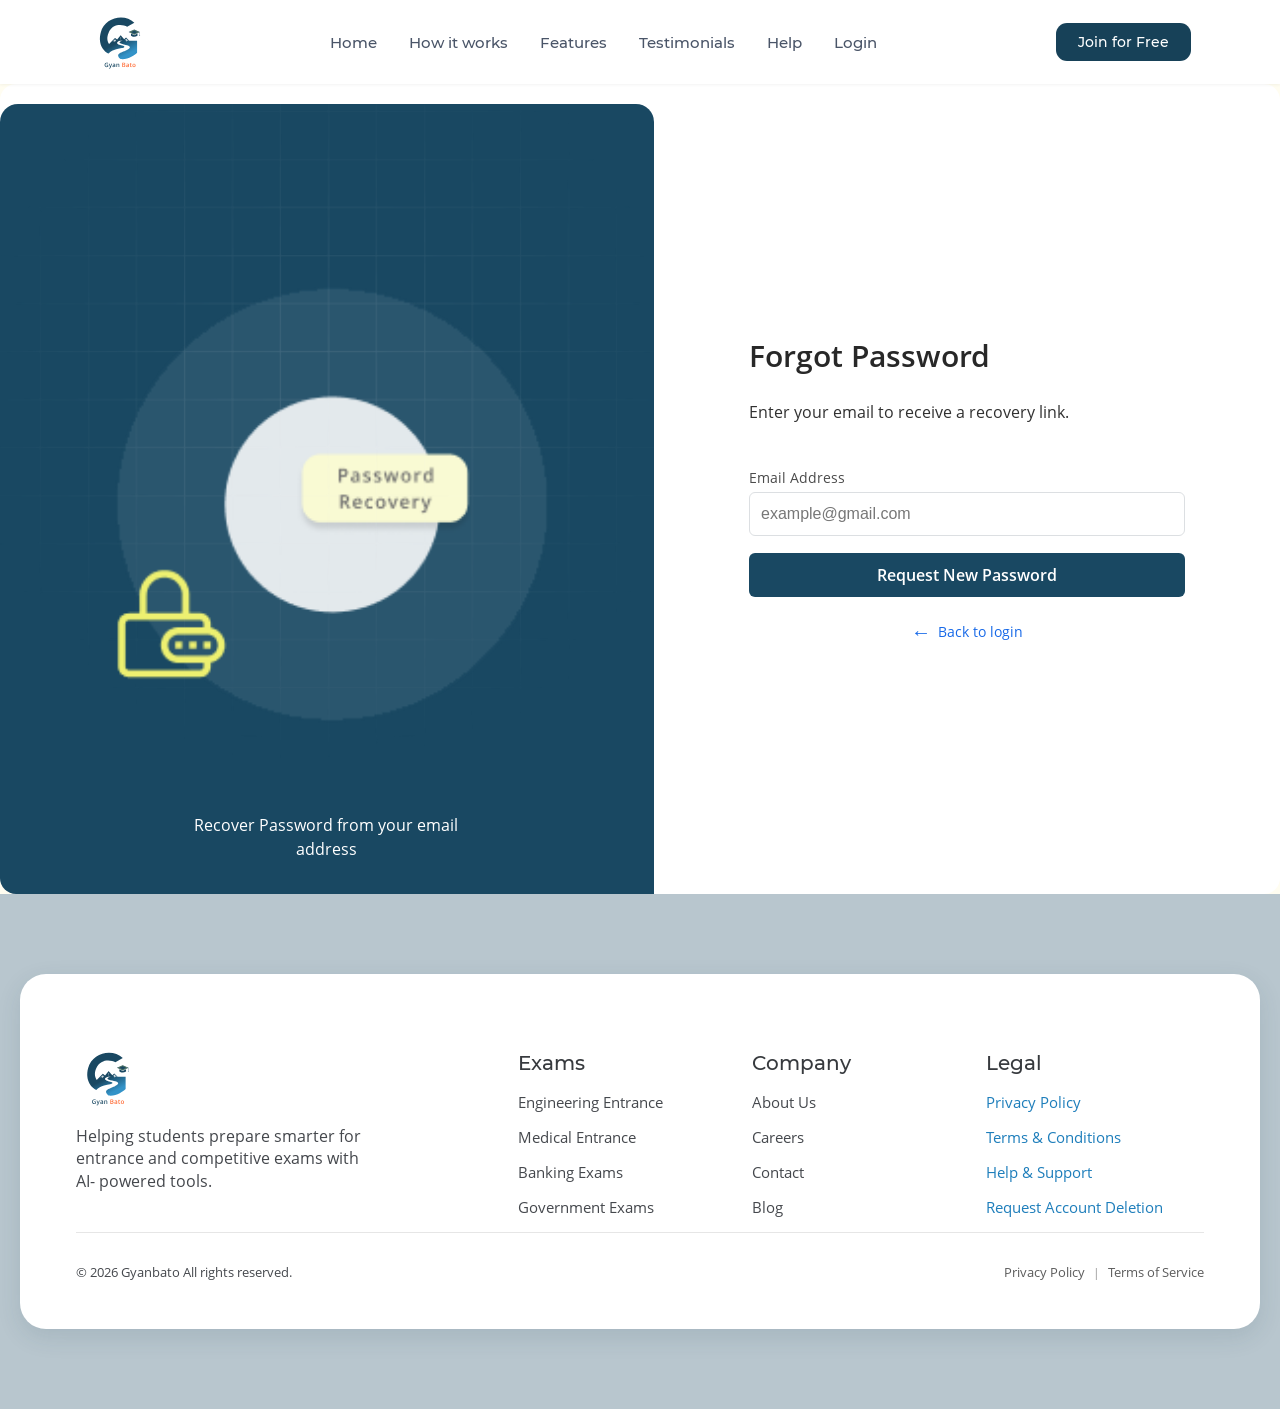
==== commit 3c8df6c4: "changed auth page titles" ====
--- a/auth/ForgotPassoword.html
+++ b/auth/ForgotPassoword.html
@@ -4,7 +4,7 @@
 <head>
     <meta charset="UTF-8" />
     <meta name="viewport" content="width=device-width, initial-scale=1.0" />
-    <title>Login</title>
+    <title>Forgot Password | GyanBato</title>
     <link rel="stylesheet" href="/auth/account.css">
     <link rel="stylesheet" href="/style.css">
     <link rel="stylesheet" href="/style2.css?v=6">
--- a/style.css
+++ b/style.css
@@ -560,8 +560,8 @@
 
 /* Active Link Underline */
 .nav-link.active {
-  color: #1C4D65;
-  font-weight: 600;
+  /* color: #1C4D65; */
+  /* font-weight: 600; */
 }
 
 .logo img {
@@ -570,14 +570,14 @@
 }
 
 .nav-link.active::after {
-  content: "";
+  /* content: "";
   position: absolute;
   bottom: 0;
   left: 0;
   width: 100%;
   height: 2.5px;
   background-color: #1C4D65;
-  border-radius: 2px;
+  border-radius: 2px; */
 }
 
 /* CTA Button */
